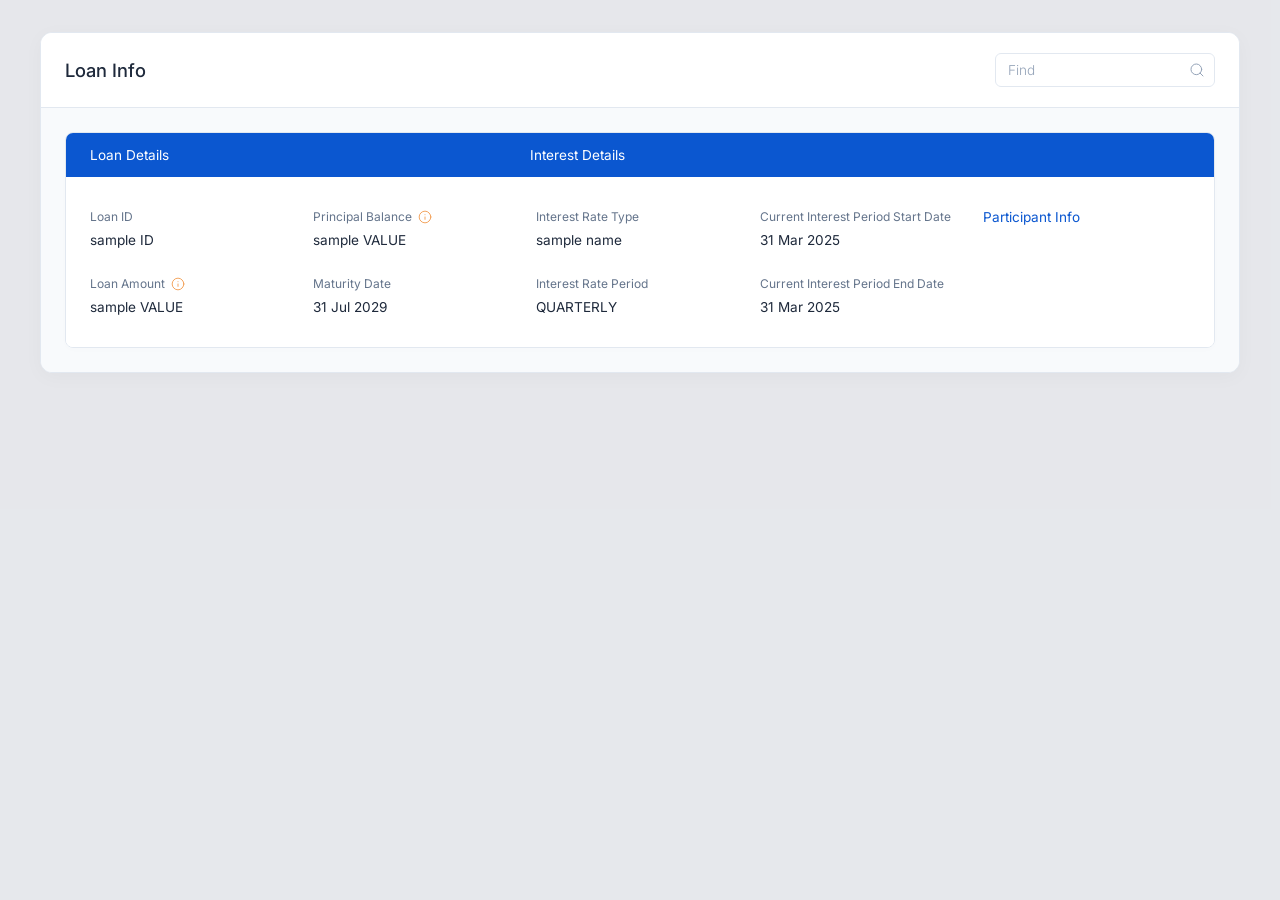
==== loan_info.html @ 01e41e7f "Initial commit" ====
<!DOCTYPE html>
<html lang="en">
<head>
    <meta charset="UTF-8">
    <meta name="viewport" content="width=device-width, initial-scale=1.0">
    <title>Loan Info</title>
    <!-- Google Fonts: Inter with light/regular/medium weights only (no bold) -->
    <link rel="preconnect" href="https://fonts.googleapis.com">
    <link rel="preconnect" href="https://fonts.gstatic.com" crossorigin>
    <link href="https://fonts.googleapis.com/css2?family=Inter:wght@300;400;500&display=swap" rel="stylesheet">
    <link rel="stylesheet" href="style.css">
</head>
<body>
    <div class="modal-overlay">
        <div class="participation-container">
            <!-- Modal Header -->
            <header class="modal-header">
                <h1 class="modal-title">Loan Info</h1>
                <div class="header-actions">
                    <div class="search-container">
                        <input type="text" class="search-input" id="loanSearchInput" placeholder="Find">
                        <svg class="search-icon" viewBox="0 0 24 24" fill="none" stroke="currentColor" stroke-width="1.5" stroke-linecap="round" stroke-linejoin="round">
                            <circle cx="11" cy="11" r="8"></circle>
                            <line x1="21" y1="21" x2="16.65" y2="16.65"></line>
                        </svg>
                    </div>
                </div>
            </header>

            <!-- Modal Content -->
            <main class="modal-content">
                <!-- Loan Details and Interest Details Section -->
                <section class="loan-info-section">
                    <!-- Blue Section Sub-Header -->
                    <div class="loan-info-sub-header">
                        <div class="sub-header-left">Loan Details</div>
                        <div class="sub-header-right">Interest Details</div>
                    </div>

                    <!-- Details Grid -->
                    <div class="loan-details-grid" id="loanDetailsGrid">
                        <!-- Column 1 (Loan Details) -->
                        <div class="loan-col">
                            <div class="loan-item">
                                <span class="loan-label">Loan ID</span>
                                <span class="loan-value">sample ID</span>
                            </div>
                            <div class="loan-item">
                                <span class="loan-label">
                                    Loan Amount
                                    <svg class="info-icon-orange" viewBox="0 0 24 24" fill="none" stroke="#f2994a" stroke-width="1.5" stroke-linecap="round" stroke-linejoin="round">
                                        <circle cx="12" cy="12" r="10"></circle>
                                        <line x1="12" y1="16" x2="12" y2="12"></line>
                                        <line x1="12" y1="8" x2="12.01" y2="8"></line>
                                    </svg>
                                </span>
                                <span class="loan-value">sample VALUE</span>
                            </div>
                        </div>

                        <!-- Column 2 (Loan Details) -->
                        <div class="loan-col">
                            <div class="loan-item">
                                <span class="loan-label">
                                    Principal Balance
                                    <svg class="info-icon-orange" viewBox="0 0 24 24" fill="none" stroke="#f2994a" stroke-width="1.5" stroke-linecap="round" stroke-linejoin="round">
                                        <circle cx="12" cy="12" r="10"></circle>
                                        <line x1="12" y1="16" x2="12" y2="12"></line>
                                        <line x1="12" y1="8" x2="12.01" y2="8"></line>
                                    </svg>
                                </span>
                                <span class="loan-value">sample VALUE</span>
                            </div>
                            <div class="loan-item">
                                <span class="loan-label">Maturity Date</span>
                                <span class="loan-value">31 Jul 2029</span>
                            </div>
                        </div>

                        <!-- Column 3 (Interest Details) -->
                        <div class="loan-col">
                            <div class="loan-item">
                                <span class="loan-label">Interest Rate Type</span>
                                <span class="loan-value">sample name</span>
                            </div>
                            <div class="loan-item">
                                <span class="loan-label">Interest Rate Period</span>
                                <span class="loan-value">QUARTERLY</span>
                            </div>
                        </div>

                        <!-- Column 4 (Interest Details) -->
                        <div class="loan-col">
                            <div class="loan-item">
                                <span class="loan-label">Current Interest Period Start Date</span>
                                <span class="loan-value">31 Mar 2025</span>
                            </div>
                            <div class="loan-item">
                                <span class="loan-label">Current Interest Period End Date</span>
                                <span class="loan-value">31 Mar 2025</span>
                            </div>
                        </div>

                        <!-- Column 5 (Navigation Link Back) -->
                        <div class="loan-col col-nav-link">
                            <div class="loan-item">
                                <a href="#" class="participant-info-link" id="participantInfoLink">Participant Info</a>
                            </div>
                        </div>
                    </div>
                </section>
            </main>
        </div>
    </div>

    <!-- History Popup Modal (Triggered by View History/Participant Info links) -->
    <div class="popup-overlay" id="historyPopup">
        <div class="popup-container">
            <!-- Popup Header -->
            <header class="popup-header">
                <h1 class="popup-title">Participation Info</h1>
                <button class="popup-close-btn" id="closePopupBtn" aria-label="Close popup">
                    <svg viewBox="0 0 24 24" fill="none" stroke="currentColor" stroke-width="1.5" stroke-linecap="round" stroke-linejoin="round">
                        <line x1="18" y1="6" x2="6" y2="18"></line>
                        <line x1="6" y1="6" x2="18" y2="18"></line>
                    </svg>
                </button>
            </header>

            <!-- Popup Content -->
            <div class="popup-content">
                <!-- Static Borrower Card -->
                <section class="popup-borrower-card">
                    <div class="popup-borrower-main">
                        <h2 class="popup-subtitle" id="popupSubtitle">Borrower Info</h2>
                        <div class="popup-company-name" id="popupCompanyName">sample company name</div>
                    </div>
                    
                    <div class="popup-rates-container" id="popupRatesContainer">
                        <div class="popup-rate-column">
                            <span class="popup-rate-label">Base Rate</span>
                            <span class="popup-rate-value rate-blue">7.75%</span>
                        </div>
                        <div class="popup-rate-column">
                            <span class="popup-rate-label">Reserve Rate</span>
                            <span class="popup-rate-value rate-green">0.21%</span>
                        </div>
                        <div class="popup-rate-column">
                            <span class="popup-rate-label">Spread Rate</span>
                            <span class="popup-rate-value rate-red">4%</span>
                        </div>
                        <div class="popup-rate-column">
                            <span class="popup-rate-label">All in Rate</span>
                            <span class="popup-rate-value rate-amber">11.96%</span>
                        </div>
                    </div>
                </section>

                <!-- History Table Section -->
                <section class="popup-history-section">
                    <header class="popup-history-header">
                        <h2 class="popup-history-title" id="popupHistoryTitle">sample company name</h2>
                        <div class="popup-history-actions">
                            <!-- Download Button -->
                            <button class="popup-action-btn download-btn">
                                <svg class="btn-icon" viewBox="0 0 24 24" fill="none" stroke="currentColor" stroke-width="2" stroke-linecap="round" stroke-linejoin="round">
                                    <path d="M21 15v4a2 2 0 0 1-2 2H5a2 2 0 0 1-2-2v-4"></path>
                                    <polyline points="7 10 12 15 17 10"></polyline>
                                    <line x1="12" y1="15" x2="12" y2="3"></line>
                                </svg>
                                Download
                            </button>

                            <!-- Filter Button -->
                            <button class="popup-action-btn filter-btn" id="popupFilterBtn">
                                <svg class="btn-icon" viewBox="0 0 24 24" fill="none" stroke="currentColor" stroke-width="2" stroke-linecap="round" stroke-linejoin="round">
                                    <polygon points="22 3 2 3 10 12.46 10 19 14 21 14 12.46 22 3"></polygon>
                                </svg>
                                Filter
                            </button>

                            <!-- Filter Popover -->
                            <div class="popup-filter-popover" id="popupFilterPopover">
                                <!-- Left Panel: Calendar (Shown when "Custom" option is active) -->
                                <div class="popup-calendar-panel" id="popupCalendarPanel">
                                    <header class="popup-calendar-header">
                                        <button class="cal-nav-btn prev-month" aria-label="Previous months">
                                            <svg viewBox="0 0 24 24" fill="none" stroke="currentColor" stroke-width="1.5" stroke-linecap="round" stroke-linejoin="round">
                                                <polyline points="15 18 9 12 15 6"></polyline>
                                            </svg>
                                        </button>
                                        <span class="popup-calendar-month-title">May 2025</span>
                                        <span class="popup-calendar-month-title">June 2025</span>
                                        <button class="cal-nav-btn next-month" aria-label="Next months">
                                            <svg viewBox="0 0 24 24" fill="none" stroke="currentColor" stroke-width="1.5" stroke-linecap="round" stroke-linejoin="round">
                                                <polyline points="9 18 15 12 9 6"></polyline>
                                            </svg>
                                        </button>
                                    </header>
                                    
                                    <div class="popup-calendar-grids-container">
                                        <!-- May 2025 -->
                                        <div class="popup-calendar-grid">
                                            <div class="day-name">Mo</div>
                                            <div class="day-name">Tu</div>
                                            <div class="day-name">We</div>
                                            <div class="day-name">Th</div>
                                            <div class="day-name">Fr</div>
                                            <div class="day-name">Sa</div>
                                            <div class="day-name">Su</div>

                                            <!-- May Days -->
                                            <div class="day-number other-month">28</div>
                                            <div class="day-number other-month">29</div>
                                            <div class="day-number other-month">30</div>
                                            <div class="day-number range-start range-selected">1</div>
                                            <div class="day-number range-selected">2</div>
                                            <div class="day-number range-selected">3</div>
                                            <div class="day-number range-selected">4</div>
                                            
                                            <div class="day-number range-selected">5</div>
                                            <div class="day-number range-selected">6</div>
                                            <div class="day-number range-selected">7</div>
                                            <div class="day-number range-selected">8</div>
                                            <div class="day-number range-selected">9</div>
                                            <div class="day-number range-selected">10</div>
                                            <div class="day-number range-selected">11</div>
                                            
                                            <div class="day-number range-selected">12</div>
                                            <div class="day-number range-selected">13</div>
                                            <div class="day-number range-selected">14</div>
                                            <div class="day-number range-selected">15</div>
                                            <div class="day-number range-selected">16</div>
                                            <div class="day-number range-selected">17</div>
                                            <div class="day-number range-selected">18</div>
                                            
                                            <div class="day-number range-selected">19</div>
                                            <div class="day-number range-selected">20</div>
                                            <div class="day-number range-selected">21</div>
                                            <div class="day-number range-end range-selected">22</div>
                                            <div class="day-number">23</div>
                                            <div class="day-number">24</div>
                                            <div class="day-number">25</div>
                                            
                                            <div class="day-number">26</div>
                                            <div class="day-number">27</div>
                                            <div class="day-number">28</div>
                                            <div class="day-number">29</div>
                                            <div class="day-number">30</div>
                                            <div class="day-number">31</div>
                                            <div class="day-number other-month">1</div>
                                        </div>

                                        <!-- June 2025 -->
                                        <div class="popup-calendar-grid">
                                            <div class="day-name">Mo</div>
                                            <div class="day-name">Tu</div>
                                            <div class="day-name">We</div>
                                            <div class="day-name">Th</div>
                                            <div class="day-name">Fr</div>
                                            <div class="day-name">Sa</div>
                                            <div class="day-name">Su</div>

                                            <!-- June Days -->
                                            <div class="day-number other-month">26</div>
                                            <div class="day-number other-month">27</div>
                                            <div class="day-number other-month">28</div>
                                            <div class="day-number other-month">29</div>
                                            <div class="day-number other-month">30</div>
                                            <div class="day-number other-month">31</div>
                                            <div class="day-number">1</div>
                                            
                                            <div class="day-number">2</div>
                                            <div class="day-number">3</div>
                                            <div class="day-number">4</div>
                                            <div class="day-number">5</div>
                                            <div class="day-number">6</div>
                                            <div class="day-number">7</div>
                                            <div class="day-number">8</div>
                                            
                                            <div class="day-number">9</div>
                                            <div class="day-number">10</div>
                                            <div class="day-number">11</div>
                                            <div class="day-number">12</div>
                                            <div class="day-number">13</div>
                                            <div class="day-number">14</div>
                                            <div class="day-number">15</div>
                                            
                                            <div class="day-number">16</div>
                                            <div class="day-number">17</div>
                                            <div class="day-number">18</div>
                                            <div class="day-number">19</div>
                                            <div class="day-number">20</div>
                                            <div class="day-number">21</div>
                                            <div class="day-number">22</div>
                                            
                                            <div class="day-number">23</div>
                                            <div class="day-number">24</div>
                                            <div class="day-number">25</div>
                                            <div class="day-number">26</div>
                                            <div class="day-number">27</div>
                                            <div class="day-number">28</div>
                                            <div class="day-number">29</div>
                                            
                                            <div class="day-number">30</div>
                                            <div class="day-number other-month">1</div>
                                            <div class="day-number other-month">2</div>
                                            <div class="day-number other-month">3</div>
                                            <div class="day-number other-month">4</div>
                                            <div class="day-number other-month">5</div>
                                            <div class="day-number other-month">6</div>
                                        </div>
                                    </div>

                                    <footer class="popup-calendar-footer">
                                        <button class="clear-btn" id="popupClearBtn">Clear</button>
                                        <button class="apply-btn" id="popupApplyBtn">Apply</button>
                                    </footer>
                                </div>

                                <!-- Right Panel: Date Radio Options -->
                                <div class="popup-filter-menu-panel">
                                    <h3 class="popup-filter-heading">Date</h3>
                                    <div class="popup-filter-options-list">
                                        <label class="popup-radio-option">
                                            <input type="radio" name="popup-filter-date" value="yesterday">
                                            <span class="popup-custom-radio"></span>
                                            Yesterday
                                        </label>
                                        <label class="popup-radio-option">
                                            <input type="radio" name="popup-filter-date" value="1month">
                                            <span class="popup-custom-radio"></span>
                                            Last 1 Month
                                        </label>
                                        <label class="popup-radio-option">
                                            <input type="radio" name="popup-filter-date" value="1year">
                                            <span class="popup-custom-radio"></span>
                                            Last 1 Year
                                        </label>
                                        <label class="popup-radio-option">
                                            <input type="radio" name="popup-filter-date" value="custom" checked>
                                            <span class="popup-custom-radio"></span>
                                            Custom
                                        </label>
                                    </div>
                                </div>
                            </div>

                            <!-- Find Input -->
                            <div class="popup-search-container">
                                <input type="text" class="popup-search-input" id="popupSearchInput" placeholder="Find">
                                <svg class="search-icon" viewBox="0 0 24 24" fill="none" stroke="currentColor" stroke-width="1.5" stroke-linecap="round" stroke-linejoin="round">
                                    <circle cx="11" cy="11" r="8"></circle>
                                    <line x1="21" y1="21" x2="16.65" y2="16.65"></line>
                                </svg>
                            </div>
                        </div>
                    </header>

                    <!-- Table content -->
                    <div class="popup-table-container">
                        <table class="popup-table" id="historyTable">
                            <thead>
                                <tr>
                                    <th class="h-col-hash">#</th>
                                    <th class="h-col-date">Effective Date</th>
                                    <th class="h-col-rate">Base Rate</th>
                                    <th class="h-col-rate">Reserve Rate</th>
                                    <th class="h-col-rate">Spread Rate</th>
                                    <th class="h-col-rate">All in Rate</th>
                                </tr>
                            </thead>
                            <tbody>
                                <tr>
                                    <td>1</td>
                                    <td>07 May 2025</td>
                                    <td>7.10 %</td>
                                    <td>1.10 %</td>
                                    <td>2.25 %</td>
                                    <td class="rate-blue-val">10.45 %</td>
                                </tr>
                                <tr>
                                    <td>2</td>
                                    <td>01 May 2025</td>
                                    <td>7.00 %</td>
                                    <td>1.00 %</td>
                                    <td>2.30 %</td>
                                    <td class="rate-blue-val">10.30 %</td>
                                </tr>
                                <tr>
                                    <td>3</td>
                                    <td>01 Apr 2025</td>
                                    <td>6.85 %</td>
                                    <td>1.00 %</td>
                                    <td>2.25 %</td>
                                    <td class="rate-blue-val">10.10 %</td>
                                </tr>
                                <tr>
                                    <td>4</td>
                                    <td>01 Mar 2025</td>
                                    <td>6.65 %</td>
                                    <td>1.00 %</td>
                                    <td>2.20 %</td>
                                    <td class="rate-blue-val">9.85 %</td>
                                </tr>
                                <tr>
                                    <td>5</td>
                                    <td>01 Feb 2025</td>
                                    <td>6.50 %</td>
                                    <td>1.00 %</td>
                                    <td>2.15 %</td>
                                    <td class="rate-blue-val">9.65 %</td>
                                </tr>
                                <tr>
                                    <td>6</td>
                                    <td>01 Jan 2025</td>
                                    <td>6.30 %</td>
                                    <td>1.00 %</td>
                                    <td>2.10 %</td>
                                    <td class="rate-blue-val">9.40 %</td>
                                </tr>
                                <tr>
                                    <td>7</td>
                                    <td>01 Dec 2024</td>
                                    <td>6.10 %</td>
                                    <td>1.00 %</td>
                                    <td>2.05 %</td>
                                    <td class="rate-blue-val">9.15 %</td>
                                </tr>
                                <tr>
                                    <td>8</td>
                                    <td>01 Nov 2024</td>
                                    <td>5.95 %</td>
                                    <td>1.00 %</td>
                                    <td>2.00 %</td>
                                    <td class="rate-blue-val">8.95 %</td>
                                </tr>
                            </tbody>
                        </table>
                    </div>

                    <!-- Table Footer -->
                    <footer class="popup-table-footer">
                        <span class="entries-info" id="popupEntriesInfo">Showing 1 to 8 of 8 entries</span>
                        <div class="rows-per-page-container">
                            <span>Rows per page:</span>
                            <select class="rows-per-page-select" id="popupRowsSelect">
                                <option value="25">25</option>
                                <option value="50">50</option>
                                <option value="100">100</option>
                            </select>
                        </div>
                    </footer>
                </section>
            </div>
        </div>
    </div>

    <script>
        // Clicking the outer grey overlay navigates back to Participation Info page
        const modalOverlay = document.querySelector('.modal-overlay');
        const participationContainer = document.querySelector('.participation-container');
        if (modalOverlay) {
            modalOverlay.addEventListener('click', (e) => {
                // Only navigate if click is on the overlay itself, not inside the card or popup
                if (!participationContainer.contains(e.target)) {
                    window.location.href = 'index.html';
                }
            });
        }

        // Simple search filtering logic for items on this page
        const loanSearchInput = document.getElementById('loanSearchInput');
        const loanItems = document.querySelectorAll('.loan-item');

        loanSearchInput.addEventListener('input', () => {
            const query = loanSearchInput.value.toLowerCase().trim();
            loanItems.forEach(item => {
                // If it contains the navigation link, do not filter it
                if (item.querySelector('.participant-info-link')) return;

                const label = item.querySelector('.loan-label')?.textContent.toLowerCase() || '';
                const value = item.querySelector('.loan-value')?.textContent.toLowerCase() || '';
                
                if (label.includes(query) || value.includes(query)) {
                    item.style.opacity = '1';
                    item.style.pointerEvents = 'auto';
                } else {
                    item.style.opacity = '0.2';
                    item.style.pointerEvents = 'none';
                }
            });
        });

        // Popup logic
        const participantInfoLink = document.getElementById('participantInfoLink');
        const historyPopup = document.getElementById('historyPopup');
        const closePopupBtn = document.getElementById('closePopupBtn');
        const popupSubtitle = document.getElementById('popupSubtitle');
        const popupCompanyName = document.getElementById('popupCompanyName');
        const popupRatesContainer = document.getElementById('popupRatesContainer');
        const popupHistoryTitle = document.getElementById('popupHistoryTitle');

        // Open popup with multiple rates directly on this page
        participantInfoLink.addEventListener('click', (e) => {
            e.preventDefault();
            openPopupWithMultipleRates();
        });

        function openPopupWithMultipleRates() {
            popupSubtitle.textContent = "Borrower Info";
            popupCompanyName.textContent = "sample company name";
            popupHistoryTitle.textContent = "sample company name";
            
            const scrollableRatesHtml = `
                <div class="borrower-rates-group popup-rates-scroll-group" style="width: 100%;">
                    <!-- Active Rate Row 1 -->
                    <div class="borrower-rates-row">
                        <div class="borrower-rates-container">
                            <div class="rate-column">
                                <span class="rate-label">Base Rate</span>
                                <span class="rate-value rate-blue">7.75%</span>
                            </div>
                            <div class="rate-column">
                                <span class="rate-label">Reserve Rate</span>
                                <span class="rate-value rate-green">0.21%</span>
                            </div>
                            <div class="rate-column">
                                <span class="rate-label">Spread Rate</span>
                                <span class="rate-value rate-red">4%</span>
                            </div>
                            <div class="rate-column">
                                <span class="rate-label">All in Rate</span>
                                <span class="rate-value rate-amber">11.96%</span>
                            </div>
                            <div class="rate-column rate-action-column">
                                <a href="#" class="popup-select-rate-link">Select Rate</a>
                            </div>
                        </div>
                    </div>

                    <!-- Active Rate Row 2 -->
                    <div class="borrower-rates-row">
                        <div class="borrower-rates-container">
                            <div class="rate-column">
                                <span class="rate-label">Base Rate</span>
                                <span class="rate-value rate-blue">8.25%</span>
                            </div>
                            <div class="rate-column">
                                <span class="rate-label">Reserve Rate</span>
                                <span class="rate-value rate-green">0.35%</span>
                            </div>
                            <div class="rate-column">
                                <span class="rate-label">Spread Rate</span>
                                <span class="rate-value rate-red">3.5%</span>
                            </div>
                            <div class="rate-column">
                                <span class="rate-label">All in Rate</span>
                                <span class="rate-value rate-amber">12.10%</span>
                            </div>
                            <div class="rate-column rate-action-column">
                                <a href="#" class="popup-select-rate-link">Select Rate</a>
                            </div>
                        </div>
                    </div>

                    <!-- Active Rate Row 3 -->
                    <div class="borrower-rates-row">
                        <div class="borrower-rates-container">
                            <div class="rate-column">
                                <span class="rate-label">Base Rate</span>
                                <span class="rate-value rate-blue">7.50%</span>
                            </div>
                            <div class="rate-column">
                                <span class="rate-label">Reserve Rate</span>
                                <span class="rate-value rate-green">0.15%</span>
                            </div>
                            <div class="rate-column">
                                <span class="rate-label">Spread Rate</span>
                                <span class="rate-value rate-red">4.2%</span>
                            </div>
                            <div class="rate-column">
                                <span class="rate-label">All in Rate</span>
                                <span class="rate-value rate-amber">11.85%</span>
                            </div>
                            <div class="rate-column rate-action-column">
                                <a href="#" class="popup-select-rate-link">Select Rate</a>
                            </div>
                        </div>
                    </div>

                    <!-- Active Rate Row 4 -->
                    <div class="borrower-rates-row">
                        <div class="borrower-rates-container">
                            <div class="rate-column">
                                <span class="rate-label">Base Rate</span>
                                <span class="rate-value rate-blue">8.00%</span>
                            </div>
                            <div class="rate-column">
                                <span class="rate-label">Reserve Rate</span>
                                <span class="rate-value rate-green">0.30%</span>
                            </div>
                            <div class="rate-column">
                                <span class="rate-label">Spread Rate</span>
                                <span class="rate-value rate-red">3.8%</span>
                            </div>
                            <div class="rate-column">
                                <span class="rate-label">All in Rate</span>
                                <span class="rate-value rate-amber">12.10%</span>
                            </div>
                            <div class="rate-column rate-action-column">
                                <a href="#" class="popup-select-rate-link">Select Rate</a>
                            </div>
                        </div>
                    </div>
                </div>
            `;
            popupRatesContainer.innerHTML = scrollableRatesHtml;
            
            // Set up click handlers for select rate
            const selectRateLinks = popupRatesContainer.querySelectorAll('.popup-select-rate-link');
            const rateRows = popupRatesContainer.querySelectorAll('.borrower-rates-row');

            // Select the first rate row by default
            if (rateRows.length > 0) {
                rateRows[0].classList.add('selected-rate-row');
                const firstLink = rateRows[0].querySelector('.popup-select-rate-link');
                if (firstLink) {
                    firstLink.classList.add('is-selected');
                    firstLink.innerHTML = 'Selected';
                }
                updateHistoryTable(0);
            }

            selectRateLinks.forEach((link, index) => {
                link.addEventListener('click', (e) => {
                    e.preventDefault();
                    
                    // Reset all rows and links
                    rateRows.forEach(row => {
                        row.classList.remove('selected-rate-row');
                        const rowLink = row.querySelector('.popup-select-rate-link');
                        if (rowLink) {
                            rowLink.classList.remove('is-selected');
                            rowLink.innerHTML = 'Select Rate';
                        }
                    });

                    // Set selected row and link
                    const selectedRow = rateRows[index];
                    if (selectedRow) {
                        selectedRow.classList.add('selected-rate-row');
                    }
                    link.classList.add('is-selected');
                    link.innerHTML = 'Selected';

                    // Update bottom history table dynamically
                    updateHistoryTable(index);
                });
            });

            // Open popup
            historyPopup.classList.add('active');
            document.body.style.overflow = 'hidden';
        }

        // History data configurations by selected active rate row index
        const historyDataByRateIndex = [
            [
                { id: 1, date: "07 May 2025", base: "7.10 %", reserve: "1.10 %", spread: "2.25 %", allIn: "10.45 %" },
                { id: 2, date: "01 May 2025", base: "7.00 %", reserve: "1.00 %", spread: "2.30 %", allIn: "10.30 %" },
                { id: 3, date: "01 Apr 2025", base: "6.85 %", reserve: "1.00 %", spread: "2.25 %", allIn: "10.10 %" },
                { id: 4, date: "01 Mar 2025", base: "6.65 %", reserve: "1.00 %", spread: "2.20 %", allIn: "9.85 %" },
                { id: 5, date: "01 Feb 2025", base: "6.50 %", reserve: "1.00 %", spread: "2.15 %", allIn: "9.65 %" },
                { id: 6, date: "01 Jan 2025", base: "6.30 %", reserve: "1.00 %", spread: "2.10 %", allIn: "9.40 %" },
                { id: 7, date: "01 Dec 2024", base: "6.10 %", reserve: "1.00 %", spread: "2.05 %", allIn: "9.15 %" },
                { id: 8, date: "01 Nov 2024", base: "5.95 %", reserve: "1.00 %", spread: "2.00 %", allIn: "8.95 %" }
            ],
            [
                { id: 1, date: "15 May 2025", base: "7.50 %", reserve: "1.25 %", spread: "2.50 %", allIn: "11.25 %" },
                { id: 2, date: "01 May 2025", base: "7.40 %", reserve: "1.20 %", spread: "2.45 %", allIn: "11.05 %" },
                { id: 3, date: "15 Apr 2025", base: "7.30 %", reserve: "1.15 %", spread: "2.40 %", allIn: "10.85 %" },
                { id: 4, date: "01 Apr 2025", base: "7.20 %", reserve: "1.10 %", spread: "2.35 %", allIn: "10.65 %" },
                { id: 5, date: "15 Mar 2025", base: "7.10 %", reserve: "1.05 %", spread: "2.30 %", allIn: "10.45 %" },
                { id: 6, date: "01 Mar 2025", base: "7.00 %", reserve: "1.00 %", spread: "2.25 %", allIn: "10.25 %" },
                { id: 7, date: "15 Feb 2025", base: "6.90 %", reserve: "0.95 %", spread: "2.20 %", allIn: "10.05 %" },
                { id: 8, date: "01 Feb 2025", base: "6.80 %", reserve: "0.90 %", spread: "2.15 %", allIn: "9.85 %" }
            ],
            [
                { id: 1, date: "20 May 2025", base: "6.95 %", reserve: "0.85 %", spread: "2.10 %", allIn: "9.90 %" },
                { id: 2, date: "10 May 2025", base: "6.85 %", reserve: "0.80 %", spread: "2.05 %", allIn: "9.70 %" },
                { id: 3, date: "01 May 2025", base: "6.75 %", reserve: "0.75 %", spread: "2.00 %", allIn: "9.50 %" },
                { id: 4, date: "20 Apr 2025", base: "6.65 %", reserve: "0.70 %", spread: "1.95 %", allIn: "9.30 %" },
                { id: 5, date: "10 Apr 2025", base: "6.55 %", reserve: "0.65 %", spread: "1.90 %", allIn: "9.10 %" },
                { id: 6, date: "01 Apr 2025", base: "6.45 %", reserve: "0.60 %", spread: "1.85 %", allIn: "8.90 %" },
                { id: 7, date: "20 Mar 2025", base: "6.35 %", reserve: "0.55 %", spread: "1.80 %", allIn: "8.70 %" },
                { id: 8, date: "10 Mar 2025", base: "6.25 %", reserve: "0.50 %", spread: "1.75 %", allIn: "8.50 %" }
            ],
            [
                { id: 1, date: "25 May 2025", base: "7.30 %", reserve: "1.00 %", spread: "2.30 %", allIn: "10.60 %" },
                { id: 2, date: "15 May 2025", base: "7.20 %", reserve: "0.95 %", spread: "2.25 %", allIn: "10.40 %" },
                { id: 3, date: "05 May 2025", base: "7.10 %", reserve: "0.90 %", spread: "2.20 %", allIn: "10.20 %" },
                { id: 4, date: "25 Apr 2025", base: "7.00 %", reserve: "0.85 %", spread: "2.15 %", allIn: "10.00 %" },
                { id: 5, date: "15 Apr 2025", base: "6.90 %", reserve: "0.80 %", spread: "2.10 %", allIn: "9.80 %" },
                { id: 6, date: "05 Apr 2025", base: "6.80 %", reserve: "0.75 %", spread: "2.05 %", allIn: "9.60 %" },
                { id: 7, date: "25 Mar 2025", base: "6.70 %", reserve: "0.70 %", spread: "2.00 %", allIn: "9.40 %" },
                { id: 8, date: "15 Mar 2025", base: "6.60 %", reserve: "0.65 %", spread: "1.95 %", allIn: "9.20 %" }
            ]
        ];

        function updateHistoryTable(rateIndex) {
            const data = historyDataByRateIndex[rateIndex];
            if (!data) return;

            let tableHtml = "";
            data.forEach(item => {
                tableHtml += `
                    <tr>
                        <td>${item.id}</td>
                        <td>${item.date}</td>
                        <td>${item.base}</td>
                        <td>${item.reserve}</td>
                        <td>${item.spread}</td>
                        <td class="rate-blue-val">${item.allIn}</td>
                    </tr>
                `;
            });
            
            const tableBody = document.querySelector('#historyTable tbody');
            if (tableBody) {
                tableBody.innerHTML = tableHtml;
            }
            
            const entriesInfo = document.getElementById('popupEntriesInfo');
            if (entriesInfo) {
                entriesInfo.textContent = `Showing 1 to ${data.length} of ${data.length} entries`;
            }
        }

        // Close popup
        closePopupBtn.addEventListener('click', () => {
            historyPopup.classList.remove('active');
            document.body.style.overflow = '';
            popupFilterPopover.classList.remove('active');
        });
        
        // Also close on background click
        historyPopup.addEventListener('click', (e) => {
            if (e.target === historyPopup) {
                historyPopup.classList.remove('active');
                document.body.style.overflow = '';
                popupFilterPopover.classList.remove('active');
            }
        });
        
        // Close on escape key
        document.addEventListener('keydown', (e) => {
            if (e.key === 'Escape' && historyPopup.classList.contains('active')) {
                historyPopup.classList.remove('active');
                document.body.style.overflow = '';
                popupFilterPopover.classList.remove('active');
            }
        });

        // Filter popover logic inside popup
        const popupFilterBtn = document.getElementById('popupFilterBtn');
        const popupFilterPopover = document.getElementById('popupFilterPopover');
        const popupCalendarPanel = document.getElementById('popupCalendarPanel');
        const popupClearBtn = document.getElementById('popupClearBtn');
        const popupApplyBtn = document.getElementById('popupApplyBtn');
        const popupDateRadios = document.querySelectorAll('input[name="popup-filter-date"]');

        popupFilterBtn.addEventListener('click', (e) => {
            e.stopPropagation();
            popupFilterPopover.classList.toggle('active');
        });

        popupFilterPopover.addEventListener('click', (e) => {
            e.stopPropagation();
        });

        popupDateRadios.forEach(radio => {
            radio.addEventListener('change', () => {
                if (radio.value === 'custom') {
                    popupCalendarPanel.style.display = 'flex';
                } else {
                    popupCalendarPanel.style.display = 'none';
                }
            });
        });

        // Initialize calendar panel visibility state
        const checkedRadio = document.querySelector('input[name="popup-filter-date"]:checked');
        if (checkedRadio && checkedRadio.value === 'custom') {
            popupCalendarPanel.style.display = 'flex';
        } else {
            popupCalendarPanel.style.display = 'none';
        }

        popupClearBtn.addEventListener('click', () => {
            document.querySelectorAll('.popup-calendar-grid .day-number.range-selected').forEach(day => {
                day.classList.remove('range-selected', 'range-start', 'range-end');
            });
        });

        popupApplyBtn.addEventListener('click', () => {
            popupFilterPopover.classList.remove('active');
        });

        document.addEventListener('click', (e) => {
            if (e.target !== popupFilterBtn && !popupFilterPopover.contains(e.target)) {
                popupFilterPopover.classList.remove('active');
            }
        });

        // Find/Search filter logic inside history table
        const popupSearchInput = document.getElementById('popupSearchInput');
        const popupEntriesInfo = document.getElementById('popupEntriesInfo');

        popupSearchInput.addEventListener('input', () => {
            const query = popupSearchInput.value.toLowerCase().trim();
            const currentRows = document.querySelectorAll('#historyTable tbody tr');
            let visibleCount = 0;
            
            currentRows.forEach(row => {
                const text = row.textContent.toLowerCase();
                if (text.includes(query)) {
                    row.style.display = '';
                    visibleCount++;
                } else {
                    row.style.display = 'none';
                }
            });
            
            popupEntriesInfo.textContent = `Showing ${visibleCount > 0 ? 1 : 0} to ${visibleCount} of ${currentRows.length} entries`;
        });
    </script>
</body>
</html>
---- style.css ----
/* Design System & Custom Properties */
:root {
    --bg-page: #f8fafc;
    --bg-card: #ffffff;
    --border-color: #e2e8f0;
    --border-color-light: #f1f5f9;
    
    /* Text Colors */
    --text-primary: #1e293b;
    --text-secondary: #64748b;
    --text-muted: #94a3b8;
    
    /* Brand / Accent Colors (Tailored HSL) */
    --primary-blue: #0b57d0;       /* Modern, clean blue for header bar */
    --link-color: #0b57d0;
    --link-hover: #083c91;
    
    /* Rate Colors */
    --color-base: #1a73e8;         /* Base rate: vibrant blue */
    --color-reserve: #1e8e3e;      /* Reserve rate: clean green */
    --color-spread: #d93025;       /* Spread rate: soft red */
    --color-amber: #f2994a;        /* All-in rate: amber orange */
    
    /* Typography */
    --font-family: 'Inter', -apple-system, BlinkMacSystemFont, "Segoe UI", Roboto, Helvetica, Arial, sans-serif;
}

/* Base resets and defaults */
* {
    box-sizing: border-box;
    margin: 0;
    padding: 0;
    /* Hide scrollbar for IE, Edge and Firefox */
    -ms-overflow-style: none;
    scrollbar-width: none;
}

/* Hide scrollbar for Chrome, Safari and Opera */
::-webkit-scrollbar {
    display: none;
}

body {
    font-family: var(--font-family);
    background-color: var(--bg-page);
    color: var(--text-primary);
    -webkit-font-smoothing: antialiased;
    -moz-osx-font-smoothing: grayscale;
    min-height: 100vh;
    margin: 0;
    padding: 0;
}

/* Modal Overlay & Outer Container */
.modal-overlay {
    width: 100vw;
    min-height: 100vh;
    background-color: rgba(15, 23, 42, 0.08); /* very light dim on the outer area */
    display: flex;
    justify-content: center;
    align-items: flex-start;
    padding: 32px 24px;
    cursor: pointer; /* hint that outer area is clickable */
}

.participation-container {
    width: 100%;
    max-width: 1200px;
    background-color: var(--bg-card);
    border: 1px solid var(--border-color);
    border-radius: 12px;
    box-shadow: 0 4px 20px rgba(0, 0, 0, 0.03);
    overflow: hidden;
    display: flex;
    flex-direction: column;
    cursor: default; /* reset cursor inside the card */
}

/* Modal Header */
.modal-header {
    display: flex;
    justify-content: space-between;
    align-items: center;
    padding: 20px 24px;
    border-bottom: 1px solid var(--border-color);
    background-color: #ffffff;
}

.modal-title {
    font-size: 1.15rem;
    font-weight: 500;
    color: var(--text-primary);
}

.close-btn {
    background: none;
    border: none;
    cursor: pointer;
    color: var(--text-muted);
    display: flex;
    align-items: center;
    justify-content: center;
    padding: 4px;
    border-radius: 50%;
    transition: background-color 0.2s ease, color 0.2s ease;
}

.close-btn:hover {
    background-color: var(--bg-page);
    color: var(--text-primary);
}

.close-btn svg {
    width: 20px;
    height: 20px;
}

/* Modal Content Area */
.modal-content {
    padding: 24px;
    background-color: var(--bg-page);
    display: flex;
    flex-direction: column;
    gap: 20px;
}

/* Borrower Info Card */
.borrower-card {
    background-color: var(--bg-card);
    border: 1px solid var(--border-color);
    border-radius: 8px;
    padding: 24px;
    display: flex;
    align-items: flex-start;
    justify-content: space-between;
    gap: 24px;
    box-shadow: 0 2px 8px rgba(0, 0, 0, 0.01);
}

.borrower-main-info {
    width: 220px;
    flex-shrink: 0;
}

.section-subtitle {
    font-size: 0.95rem;
    font-weight: 500;
    color: var(--text-primary);
    margin-bottom: 8px;
}

.company-name {
    font-size: 0.9rem;
    font-weight: 400;
    color: var(--text-primary);
}

.borrower-rates-group {
    display: flex;
    flex-direction: column;
    gap: 16px;
    flex-grow: 1;
    max-height: 124px;
    overflow-y: auto;
    margin-right: -12px;
    padding-right: 16px;
    scrollbar-width: thin !important;
    scrollbar-color: var(--border-color) transparent !important;
    -ms-overflow-style: auto !important;
}

/* Custom scrollbar styling specifically for borrower rates list */
.borrower-rates-group::-webkit-scrollbar {
    display: block;
    width: 4px;
}

.borrower-rates-group::-webkit-scrollbar-track {
    background: transparent;
}

.borrower-rates-group::-webkit-scrollbar-thumb {
    background-color: var(--border-color);
    border-radius: 4px;
}

.borrower-rates-row {
    display: flex;
    align-items: center;
    justify-content: flex-end;
    gap: 20px;
}

.borrower-rates-row:not(:last-child) {
    border-bottom: 1px solid var(--border-color-light);
    padding-bottom: 16px;
}

.borrower-rates-container {
    display: flex;
    align-items: center;
}

.rate-column {
    display: flex;
    flex-direction: column;
    padding: 0 28px;
}

.rate-action-column {
    justify-content: center;
    align-items: center;
    padding: 0 0 0 28px;
}

/* Add vertical borders between rate columns */
.rate-column:not(:first-child) {
    border-left: 1px solid var(--border-color);
}

.rate-label {
    font-size: 0.75rem;
    font-weight: 400;
    color: var(--text-secondary);
    margin-bottom: 6px;
    text-align: left;
}

.rate-value {
    font-size: 1.15rem;
    font-weight: 500;
}

/* Rate Colors */
.rate-blue { color: var(--color-base); }
.rate-green { color: var(--color-reserve); }
.rate-red { color: var(--color-spread); }
.rate-amber { color: var(--color-amber); }

/* Common View History Link */
.view-history-link {
    font-size: 0.8rem;
    font-weight: 400;
    color: var(--link-color);
    text-decoration: none;
    transition: color 0.2s ease, text-decoration 0.2s ease;
}

.view-history-link:hover {
    color: var(--link-hover);
    text-decoration: underline;
}

/* Lenders Section */
.lenders-section {
    background-color: var(--bg-card);
    border: 1px solid var(--border-color);
    border-radius: 8px;
    box-shadow: 0 2px 8px rgba(0, 0, 0, 0.01);
    overflow: hidden;
}

.lenders-header {
    display: flex;
    justify-content: space-between;
    align-items: center;
    padding: 20px 24px;
    border-bottom: 1px solid var(--border-color-light);
}

/* Search Box style */
.search-container {
    position: relative;
    display: flex;
    align-items: center;
}

.search-input {
    width: 220px;
    padding: 8px 12px 8px 12px;
    font-family: var(--font-family);
    font-size: 0.85rem;
    font-weight: 300;
    border: 1px solid var(--border-color);
    border-radius: 6px;
    color: var(--text-primary);
    background-color: #ffffff;
    transition: border-color 0.2s ease, box-shadow 0.2s ease;
}

.search-input::placeholder {
    color: var(--text-muted);
}

.search-input:focus {
    outline: none;
    border-color: var(--primary-blue);
    box-shadow: 0 0 0 2px rgba(11, 87, 208, 0.15);
}

.search-icon {
    position: absolute;
    right: 10px;
    width: 16px;
    height: 16px;
    color: var(--text-muted);
    pointer-events: none;
}

/* Lenders Table & Grid Layout */
.lenders-table {
    width: 100%;
}

.table-header-bar {
    background-color: var(--primary-blue);
    color: #ffffff;
    display: flex;
    padding: 12px 24px;
    align-items: center;
}

.header-col {
    font-size: 0.85rem;
    font-weight: 400;
}

/* Layout Columns */
.col-lenders {
    width: 35%;
}

.col-rate-info {
    width: 40%;
}

.col-all-in-rate {
    width: 15%;
}

.col-actions {
    width: 10%;
    text-align: right;
    margin-left: auto;
}

/* Table Body & Rows */
.table-body {
    display: flex;
    flex-direction: column;
}

.table-row {
    display: flex;
    padding: 24px;
    border-bottom: 1px solid var(--border-color-light);
    align-items: flex-start;
    transition: background-color 0.15s ease;
}

.lender-rates-group {
    display: flex;
    flex-direction: column;
    gap: 16px;
    width: 65%;
    flex-shrink: 0;
}

.lender-rates-row {
    display: flex;
    align-items: flex-start;
    width: 100%;
}

.lender-rates-row:not(:last-child) {
    border-bottom: 1px solid var(--border-color-light);
    padding-bottom: 16px;
}

/* Align nested rate row elements under the main header columns */
.lender-rates-row .col-rate-info {
    width: 61.54%;
}

.lender-rates-row .col-all-in-rate {
    width: 23.08%;
}

.lender-rates-row .col-actions {
    width: 15.38%;
    text-align: right;
    margin-left: auto;
}

.table-row:last-child {
    border-bottom: none;
}

.table-row:hover {
    background-color: #fafbfc;
}

.row-col {
    display: flex;
    flex-direction: column;
    gap: 12px;
}

/* Meta Data lists inside columns */
.meta-item {
    display: flex;
    align-items: baseline;
    font-size: 0.8rem;
}

.meta-label {
    width: 160px;
    color: var(--text-secondary);
    font-weight: 400;
    flex-shrink: 0;
}

.meta-value {
    color: var(--text-primary);
    font-weight: 400;
}

.currency-value {
    color: var(--text-primary);
}

/* Custom layout details for columns */
.table-row .col-rate-info {
    display: flex;
    flex-direction: row;
    gap: 32px;
}

.table-row .col-rate-info .meta-item {
    flex-direction: column;
    align-items: flex-start;
    gap: 6px;
}

.table-row .col-rate-info .meta-label {
    display: none;
}

.col-rate-info-header {
    display: flex;
    flex-direction: row;
    gap: 32px;
}

.col-base-rate-sub {
    width: 100px;
    flex-shrink: 0;
}

.col-reserve-rate-sub {
    width: 110px;
    flex-shrink: 0;
}

.col-spread-rate-sub {
    width: 100px;
    flex-shrink: 0;
}

.col-all-in-rate {
    justify-content: flex-start;
    padding-top: 2px;
}

.all-in-rate-value {
    font-size: 0.85rem;
    font-weight: 400;
    color: var(--text-primary);
}

.col-actions {
    padding-top: 2px;
}

/* Responsive adjustments */
@media (max-width: 900px) {
    .borrower-card {
        flex-direction: column;
        align-items: flex-start;
        gap: 20px;
    }
    
    .borrower-main-info {
        width: 100%;
    }
    
    .borrower-rates-group {
        width: 100%;
    }
    
    .borrower-rates-row {
        flex-direction: column;
        align-items: flex-start;
        gap: 12px;
        width: 100%;
    }
    
    .borrower-rates-container {
        width: 100%;
        justify-content: space-between;
    }
    
    .rate-column {
        padding: 0 10px;
    }
    
    .rate-column:first-child {
        padding-left: 0;
    }
    
    .rate-action-column {
        padding-left: 10px;
    }
    
    .table-header-bar {
        display: none; /* Hide header on mobile, fallback layout */
    }
    
    .table-row {
        flex-direction: column;
        gap: 16px;
    }
    
    .col-lenders, .col-rate-info, .col-all-in-rate, .col-actions {
        width: 100%;
        text-align: left;
    }
    
    .col-actions {
        margin-left: 0;
    }

    .lender-rates-group {
        width: 100%;
        gap: 20px;
    }
    
    .lender-rates-row {
        flex-direction: column;
        gap: 16px;
        width: 100%;
    }
    
    .lender-rates-row:not(:last-child) {
        border-bottom: 1px dashed var(--border-color);
        padding-bottom: 20px;
    }
    
    .lender-rates-row .col-rate-info,
    .lender-rates-row .col-all-in-rate,
    .lender-rates-row .col-actions {
        width: 100%;
        text-align: left;
    }
}

/* ==========================================
   History Popup Modal Styles
   ========================================== */
.popup-overlay {
    position: fixed;
    top: 0;
    left: 0;
    right: 0;
    bottom: 0;
    background-color: rgba(15, 23, 42, 0.4);
    display: flex;
    justify-content: center;
    align-items: center;
    z-index: 1000;
    opacity: 0;
    pointer-events: none;
    transition: opacity 0.25s ease;
    padding: 20px;
}

.popup-overlay.active {
    opacity: 1;
    pointer-events: auto;
}

.popup-container {
    width: 100%;
    max-width: 1100px;
    background-color: #ffffff;
    border: 1px solid var(--border-color);
    border-radius: 12px;
    box-shadow: 0 10px 40px rgba(0, 0, 0, 0.08);
    overflow: hidden;
    display: flex;
    flex-direction: column;
    transform: translateY(15px);
    transition: transform 0.25s ease;
    max-height: 90vh;
    font-size: 15px; /* Reduced by 1px (from default 16px base font-size) */
}

.popup-overlay.active .popup-container {
    transform: translateY(0);
}

.popup-header {
    display: flex;
    justify-content: space-between;
    align-items: center;
    padding: 20px 24px;
    border-bottom: 1px solid var(--border-color);
    background-color: #ffffff;
}

.popup-title {
    font-size: 1.15em;
    font-weight: 500;
    color: var(--text-primary);
}

.popup-close-btn {
    background: none;
    border: none;
    cursor: pointer;
    color: var(--text-muted);
    display: flex;
    align-items: center;
    justify-content: center;
    padding: 4px;
    border-radius: 50%;
    transition: background-color 0.2s ease, color 0.2s ease;
}

.popup-close-btn:hover {
    background-color: var(--bg-page);
    color: var(--text-primary);
}

.popup-close-btn svg {
    width: 20px;
    height: 20px;
}

.popup-content {
    padding: 24px;
    background-color: var(--bg-page);
    display: flex;
    flex-direction: column;
    gap: 20px;
    overflow-y: auto;
}

/* Static Borrower Info Card in Popup */
.popup-borrower-card {
    background-color: var(--bg-card);
    border: 1px solid var(--border-color);
    border-radius: 8px;
    padding: 24px;
    display: flex;
    align-items: flex-start;
    justify-content: space-between;
    gap: 24px;
    box-shadow: 0 2px 8px rgba(0, 0, 0, 0.01);
}

.popup-select-rate-link {
    font-size: 0.8em;
    font-weight: 400;
    color: var(--link-color);
    text-decoration: none;
    transition: color 0.15s ease, text-decoration 0.15s ease;
}

.popup-select-rate-link:hover {
    color: var(--link-hover);
    text-decoration: underline;
}

.popup-borrower-main {
    width: 220px;
    flex-shrink: 0;
}

.popup-subtitle {
    font-size: 0.95em;
    font-weight: 500;
    color: var(--text-primary);
    margin-bottom: 8px;
}

.popup-company-name {
    font-size: 0.9em;
    font-weight: 400;
    color: var(--text-primary);
}

.popup-rates-container {
    display: flex;
    align-items: center;
    flex-grow: 1;
    justify-content: flex-end;
}

.popup-rate-column {
    display: flex;
    flex-direction: column;
    padding: 0 28px;
}

.popup-rate-column:not(:first-child) {
    border-left: 1px solid var(--border-color);
}

.popup-rate-label {
    font-size: 0.75em;
    font-weight: 400;
    color: var(--text-secondary);
    margin-bottom: 6px;
    text-align: left;
}

.popup-rate-value {
    font-size: 1.15em;
    font-weight: 500;
}

/* History List Table Section */
.popup-history-section {
    background-color: var(--bg-card);
    border: 1px solid var(--border-color);
    border-radius: 8px;
    box-shadow: 0 2px 8px rgba(0, 0, 0, 0.01);
    overflow: visible; /* Allows date filter popover to overflow out of section bounds */
    display: flex;
    flex-direction: column;
}

.popup-history-header {
    display: flex;
    justify-content: space-between;
    align-items: center;
    padding: 20px 24px;
    border-bottom: 1px solid var(--border-color-light);
    position: relative; /* Anchor for absolute positioned filter popover */
}

.popup-history-title {
    font-size: 1em;
    font-weight: 400;
    color: var(--text-primary);
}

.popup-history-actions {
    display: flex;
    align-items: center;
    gap: 12px;
    position: relative; /* Relative bounds context for popover position calculation */
}

.popup-action-btn {
    display: inline-flex;
    align-items: center;
    gap: 8px;
    padding: 8px 16px;
    font-family: var(--font-family);
    font-size: 0.85em;
    font-weight: 400;
    color: var(--primary-blue);
    background-color: #ffffff;
    border: 1px solid var(--primary-blue);
    border-radius: 6px;
    cursor: pointer;
    transition: background-color 0.15s ease, border-color 0.15s ease;
}

.popup-action-btn:hover {
    background-color: #f0f7ff;
}

.popup-action-btn .btn-icon {
    width: 16px;
    height: 16px;
    stroke: var(--primary-blue);
}

.popup-search-container {
    position: relative;
    display: flex;
    align-items: center;
}

.popup-search-input {
    width: 220px;
    padding: 8px 12px 8px 12px;
    font-family: var(--font-family);
    font-size: 0.85em;
    font-weight: 300;
    border: 1px solid var(--border-color);
    border-radius: 6px;
    color: var(--text-primary);
    background-color: #ffffff;
    transition: border-color 0.2s ease, box-shadow 0.2s ease;
}

.popup-search-input::placeholder {
    color: var(--text-muted);
}

.popup-search-input:focus {
    outline: none;
    border-color: var(--primary-blue);
    box-shadow: 0 0 0 2px rgba(11, 87, 208, 0.15);
}

/* History Data Table */
.popup-table-container {
    width: 100%;
    overflow-x: auto;
}

.popup-table {
    width: 100%;
    border-collapse: collapse;
    text-align: left;
}

.popup-table th {
    background-color: var(--primary-blue);
    color: #ffffff;
    padding: 12px 24px;
    font-size: 0.85em;
    font-weight: 400;
}

.popup-table td {
    padding: 16px 24px;
    font-size: 0.85em;
    color: var(--text-primary);
    border-bottom: 1px solid var(--border-color-light);
}

.popup-table tr:hover {
    background-color: #fafbfc;
}

.popup-table .rate-blue-val {
    color: var(--primary-blue);
    font-weight: 500;
}

/* Center and align columns to match layout specifications */
.popup-table th.h-col-hash,
.popup-table td:first-child {
    width: 70px;
    text-align: left;
    padding-left: 24px;
}

.popup-table th.h-col-date,
.popup-table td:nth-child(2) {
    text-align: left;
}

.popup-table th.h-col-rate,
.popup-table td:nth-child(n+3) {
    text-align: center;
}

/* History Table Footer */
.popup-table-footer {
    display: flex;
    justify-content: space-between;
    align-items: center;
    padding: 16px 24px;
    border-top: 1px solid var(--border-color-light);
    background-color: #ffffff;
}

.popup-table-footer .entries-info {
    font-size: 0.8em;
    color: var(--text-secondary);
}

.popup-table-footer .rows-per-page-container {
    display: flex;
    align-items: center;
    gap: 8px;
    font-size: 0.8em;
    color: var(--text-secondary);
}

.popup-table-footer .rows-per-page-select {
    font-family: var(--font-family);
    font-size: 0.8em;
    padding: 4px 24px 4px 8px;
    border: 1px solid var(--border-color);
    border-radius: 4px;
    background-color: #ffffff;
    cursor: pointer;
    color: var(--text-primary);
    appearance: none;
    -webkit-appearance: none;
    background-image: url("data:image/svg+xml;utf8,<svg xmlns='http://www.w3.org/2000/svg' width='24' height='24' viewBox='0 0 24 24' fill='none' stroke='%2364748b' stroke-width='1.5' stroke-linecap='round' stroke-linejoin='round'><polyline points='6 9 12 15 18 9'></polyline></svg>");
    background-repeat: no-repeat;
    background-position: right 4px center;
    background-size: 16px;
}

/* Filter Popover Structure */
.popup-filter-popover {
    position: absolute;
    top: 100%;
    right: 0;
    margin-top: 8px;
    background-color: #ffffff;
    border: 1px solid var(--border-color);
    border-radius: 8px;
    box-shadow: 0 10px 30px rgba(0, 0, 0, 0.08);
    display: none; /* Controlled dynamically by .active class */
    flex-direction: row;
    z-index: 105;
    overflow: hidden;
}

.popup-filter-popover.active {
    display: flex;
}

/* Left Panel: Calendar Selection */
.popup-calendar-panel {
    display: flex;
    flex-direction: column;
    border-right: 1px solid var(--border-color-light);
    padding: 20px;
    width: 600px;
    background-color: #ffffff;
}

.popup-calendar-header {
    display: flex;
    align-items: center;
    justify-content: space-between;
    margin-bottom: 20px;
}

.popup-calendar-month-title {
    font-size: 0.85em;
    font-weight: 500;
    color: var(--text-primary);
    width: 50%;
    text-align: center;
}

.popup-calendar-grids-container {
    display: flex;
    gap: 24px;
}

.popup-calendar-grid {
    display: grid;
    grid-template-columns: repeat(7, 1fr);
    gap: 2px;
    flex: 1;
}

.day-name {
    font-size: 0.75em;
    font-weight: 400;
    color: var(--text-muted);
    text-align: center;
    padding: 4px 0;
}

.day-number {
    font-size: 0.8em;
    font-weight: 400;
    color: var(--text-primary);
    text-align: center;
    padding: 8px 0;
    cursor: pointer;
    border-radius: 4px;
    transition: background-color 0.15s ease, color 0.15s ease;
}

.day-number:hover {
    background-color: var(--bg-page);
}

.day-number.other-month {
    color: var(--text-muted);
    opacity: 0.35;
}

/* Calendar Date Range Highlight (May 1 to May 22) */
.day-number.range-selected {
    background-color: #e8f0fe;
    border-radius: 0;
}

.day-number.range-start {
    background-color: var(--primary-blue) !important;
    color: #ffffff !important;
    border-top-left-radius: 4px;
    border-bottom-left-radius: 4px;
}

.day-number.range-end {
    background-color: var(--primary-blue) !important;
    color: #ffffff !important;
    border-top-right-radius: 4px;
    border-bottom-right-radius: 4px;
}

.popup-calendar-footer {
    display: flex;
    justify-content: flex-end;
    gap: 16px;
    margin-top: 20px;
    padding-top: 16px;
    border-top: 1px solid var(--border-color-light);
}

.popup-calendar-footer button {
    font-family: var(--font-family);
    font-size: 0.8em;
    font-weight: 500;
    padding: 8px 16px;
    border-radius: 4px;
    cursor: pointer;
    transition: background-color 0.15s ease, border-color 0.15s ease;
}

.popup-calendar-footer .clear-btn {
    background: none;
    border: none;
    color: var(--primary-blue);
}

.popup-calendar-footer .clear-btn:hover {
    text-decoration: underline;
}

.popup-calendar-footer .apply-btn {
    background-color: var(--primary-blue);
    border: 1px solid var(--primary-blue);
    color: #ffffff;
}

.popup-calendar-footer .apply-btn:hover {
    background-color: var(--link-hover);
    border-color: var(--link-hover);
}

/* Right Panel: Date Menu Selections */
.popup-filter-menu-panel {
    width: 200px;
    padding: 20px;
    display: flex;
    flex-direction: column;
    background-color: #ffffff;
}

.popup-filter-heading {
    font-size: 0.85em;
    font-weight: 500;
    color: var(--text-secondary);
    margin-bottom: 16px;
}

.popup-filter-options-list {
    display: flex;
    flex-direction: column;
    gap: 16px;
}

.popup-radio-option {
    display: flex;
    align-items: center;
    font-size: 0.85em;
    color: var(--text-primary);
    cursor: pointer;
    user-select: none;
    position: relative;
    padding-left: 28px;
}

.popup-radio-option input {
    position: absolute;
    opacity: 0;
    cursor: pointer;
    height: 0;
    width: 0;
}

.popup-custom-radio {
    position: absolute;
    left: 0;
    height: 16px;
    width: 16px;
    background-color: #ffffff;
    border: 1px solid var(--border-color);
    border-radius: 50%;
    transition: border-color 0.15s ease, background-color 0.15s ease;
}

.popup-radio-option:hover input ~ .popup-custom-radio {
    border-color: var(--primary-blue);
}

.popup-radio-option input:checked ~ .popup-custom-radio {
    border-color: var(--primary-blue);
    background-color: #ffffff;
}

.popup-custom-radio::after {
    content: "";
    position: absolute;
    display: none;
    top: 4px;
    left: 4px;
    width: 6px;
    height: 6px;
    border-radius: 50%;
    background: var(--primary-blue);
}

.popup-radio-option input:checked ~ .popup-custom-radio::after {
    display: block;
}

/* ==========================================
   Responsive Adaptations for Popup Modal
   ========================================== */
@media (max-width: 900px) {
    .popup-overlay {
        padding: 0;
    }
    
    .popup-container {
        width: 100%;
        max-width: 100%;
        height: 100%;
        max-height: 100vh;
        border-radius: 0;
        border: none;
    }
    
    .popup-content {
        padding: 16px;
    }
    
    .popup-borrower-card {
        flex-direction: column;
        align-items: flex-start;
        gap: 16px;
        padding: 16px;
    }
    
    .popup-borrower-main {
        width: 100%;
    }
    
    .popup-rates-container {
        width: 100%;
        justify-content: space-between;
    }
    
    .popup-rate-column {
        padding: 0 8px;
    }
    
    .popup-rate-column:first-child {
        padding-left: 0;
    }
    
    .popup-history-header {
        flex-direction: column;
        align-items: flex-start;
        gap: 16px;
        padding: 16px;
    }
    
    .popup-history-actions {
        width: 100%;
        flex-wrap: wrap;
        gap: 8px;
    }
    
    .popup-action-btn, 
    .popup-search-container {
        flex-grow: 1;
    }
    
    .popup-search-input {
        width: 100%;
    }
    
    .popup-filter-popover {
        position: fixed;
        top: auto;
        bottom: 0;
        left: 0;
        right: 0;
        width: 100%;
        max-height: 80vh;
        border-radius: 12px 12px 0 0;
        margin-top: 0;
        flex-direction: column;
        box-shadow: 0 -10px 25px rgba(0, 0, 0, 0.15);
    }
    
    .popup-calendar-panel {
        width: 100%;
        border-right: none;
        border-bottom: 1px solid var(--border-color-light);
        overflow-x: auto;
        padding: 16px;
    }
    
    .popup-calendar-grids-container {
        min-width: 540px;
    }
    
    .popup-filter-menu-panel {
        width: 100%;
        padding: 16px;
    }
}

/* ==========================================
   Navigation and Header Actions
   ========================================== */
.header-actions {
    display: flex;
    align-items: center;
    gap: 16px;
    margin-left: auto;
}

.next-page-btn {
    display: inline-flex;
    align-items: center;
    gap: 6px;
    padding: 8px 16px;
    font-family: var(--font-family);
    font-size: 0.85rem;
    font-weight: 400;
    color: var(--primary-blue);
    background-color: #ffffff;
    border: 1px solid var(--primary-blue);
    border-radius: 6px;
    text-decoration: none;
    transition: background-color 0.15s ease, border-color 0.15s ease;
}

.next-page-btn:hover {
    background-color: #f0f7ff;
}

.next-page-btn .nav-icon {
    width: 14px;
    height: 14px;
}

/* ==========================================
   Loan Info Dashboard Styles
   ========================================== */
.loan-info-section {
    background-color: var(--bg-card);
    border: 1px solid var(--border-color);
    border-radius: 8px;
    box-shadow: 0 2px 8px rgba(0, 0, 0, 0.01);
    overflow: hidden;
    display: flex;
    flex-direction: column;
}

.loan-info-sub-header {
    background-color: var(--primary-blue);
    color: #ffffff;
    display: flex;
    padding: 14px 24px;
    align-items: center;
}

.sub-header-left {
    width: 40%;
    font-size: 0.85rem;
    font-weight: 400;
}

.sub-header-right {
    width: 60%;
    font-size: 0.85rem;
    font-weight: 400;
}

.loan-details-grid {
    display: flex;
    padding: 32px 24px;
    background-color: #ffffff;
    gap: 16px;
}

.loan-col {
    width: 20%;
    display: flex;
    flex-direction: column;
    gap: 28px;
}

.loan-item {
    display: flex;
    flex-direction: column;
    gap: 8px;
    transition: opacity 0.25s ease;
}

.loan-label {
    font-size: 0.75rem;
    font-weight: 400;
    color: var(--text-secondary);
    display: flex;
    align-items: center;
}

.loan-value {
    font-size: 0.85rem;
    font-weight: 400;
    color: var(--text-primary);
}

.info-icon-orange {
    width: 14px;
    height: 14px;
    margin-left: 6px;
    display: inline-block;
    vertical-align: middle;
}

.participant-info-link {
    font-size: 0.85rem;
    font-weight: 400;
    color: var(--link-color);
    text-decoration: none;
    transition: color 0.15s ease, text-decoration 0.15s ease;
}

.participant-info-link:hover {
    color: var(--link-hover);
    text-decoration: underline;
}

/* Responsive adjustments for Loan Info grid */
@media (max-width: 900px) {
    .loan-info-sub-header {
        display: none; /* Hide header, fallback to labels */
    }
    
    .loan-details-grid {
        flex-direction: column;
        padding: 20px;
        gap: 24px;
    }
    
    .loan-col {
        width: 100%;
        gap: 20px;
    }
    
    .loan-col.col-nav-link {
        margin-top: 8px;
        border-top: 1px solid var(--border-color-light);
        padding-top: 16px;
    }
}

/* Selected state for the select link */
.popup-select-rate-link.is-selected {
    color: #16a34a !important; /* Green text */
    font-weight: 500;
    display: inline-flex;
    align-items: center;
    gap: 4px;
    pointer-events: none; /* disable further clicks on the selected one */
}

.popup-select-rate-link.is-selected::before {
    content: "";
    display: inline-block;
    width: 6px;
    height: 10px;
    border: solid #16a34a;
    border-width: 0 2px 2px 0;
    transform: rotate(45deg);
    margin-right: 4px;
    margin-bottom: 2px;
}
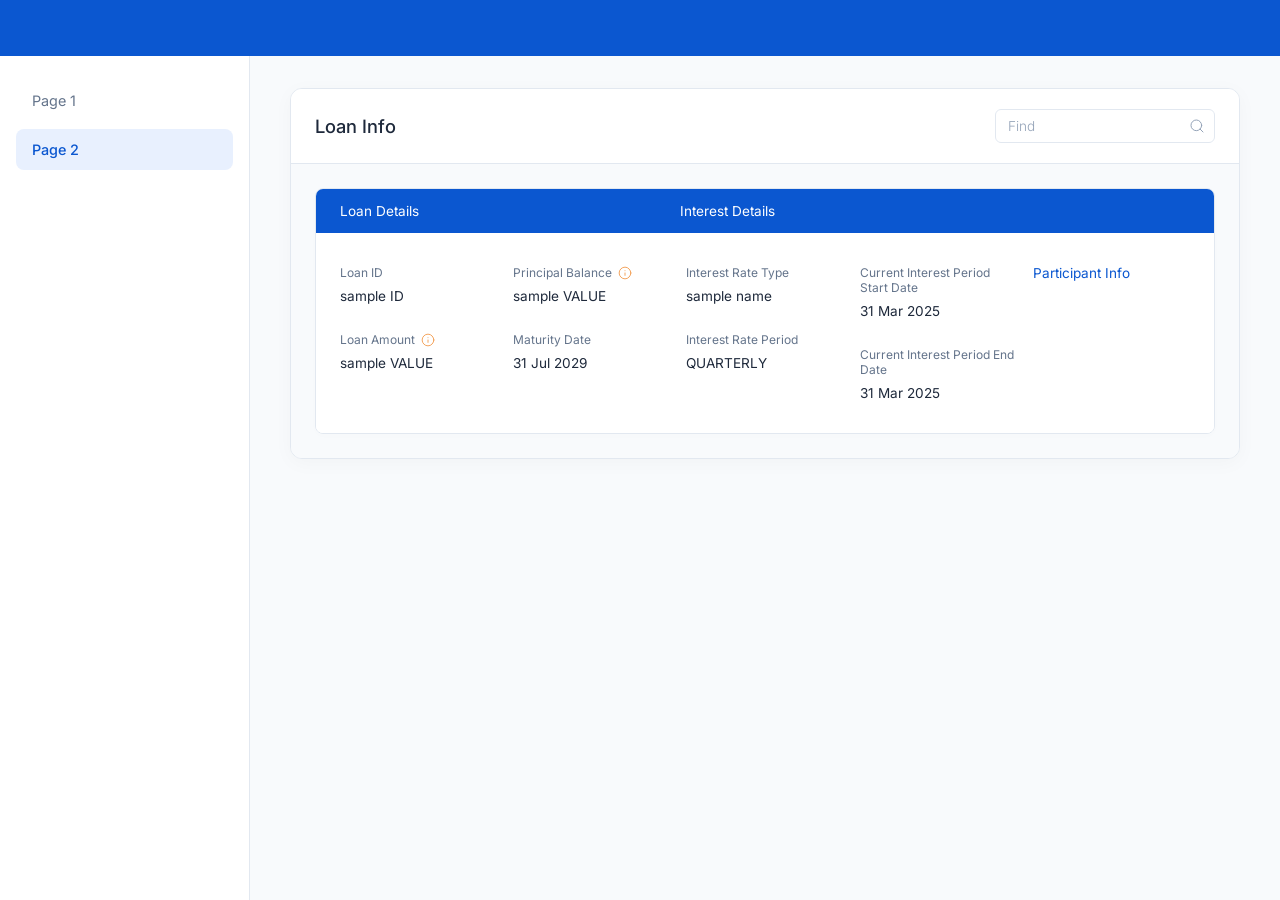
==== commit 9283f018: "Updated product section" ====
--- a/loan_info.html
+++ b/loan_info.html
@@ -11,8 +11,22 @@
     <link rel="stylesheet" href="style.css">
 </head>
 <body>
-    <div class="modal-overlay">
-        <div class="participation-container">
+    <div class="app-container">
+        <!-- Top Blank Header Bar -->
+        <header class="app-header"></header>
+        
+        <div class="app-layout">
+            <!-- Left Sidebar Menu -->
+            <aside class="app-sidebar">
+                <nav class="sidebar-nav">
+                    <a href="index.html" class="nav-item" id="navPage1">Page 1</a>
+                    <a href="loan_info.html" class="nav-item active" id="navPage2">Page 2</a>
+                </nav>
+            </aside>
+            
+            <!-- Main Content Area -->
+            <main class="app-main">
+                <div class="participation-container">
             <!-- Modal Header -->
             <header class="modal-header">
                 <h1 class="modal-title">Loan Info</h1>
@@ -111,7 +125,9 @@
                 </section>
             </main>
         </div>
-    </div>
+    </main>
+</div>
+</div>
 
     <!-- History Popup Modal (Triggered by View History/Participant Info links) -->
     <div class="popup-overlay" id="historyPopup">
@@ -142,7 +158,7 @@
                             <span class="popup-rate-value rate-blue">7.75%</span>
                         </div>
                         <div class="popup-rate-column">
-                            <span class="popup-rate-label">Reserve Rate</span>
+                            <span class="popup-rate-label">Bank Cost</span>
                             <span class="popup-rate-value rate-green">0.21%</span>
                         </div>
                         <div class="popup-rate-column">
@@ -364,8 +380,9 @@
                                 <tr>
                                     <th class="h-col-hash">#</th>
                                     <th class="h-col-date">Effective Date</th>
+                                    <th class="h-col-rate h-col-rate-index">Rate Index</th>
                                     <th class="h-col-rate">Base Rate</th>
-                                    <th class="h-col-rate">Reserve Rate</th>
+                                    <th class="h-col-rate">Bank Cost</th>
                                     <th class="h-col-rate">Spread Rate</th>
                                     <th class="h-col-rate">All in Rate</th>
                                 </tr>
@@ -374,6 +391,7 @@
                                 <tr>
                                     <td>1</td>
                                     <td>07 May 2025</td>
+                                    <td class="col-rate-index-val">7.10 %</td>
                                     <td>7.10 %</td>
                                     <td>1.10 %</td>
                                     <td>2.25 %</td>
@@ -382,6 +400,7 @@
                                 <tr>
                                     <td>2</td>
                                     <td>01 May 2025</td>
+                                    <td class="col-rate-index-val">7.00 %</td>
                                     <td>7.00 %</td>
                                     <td>1.00 %</td>
                                     <td>2.30 %</td>
@@ -390,6 +409,7 @@
                                 <tr>
                                     <td>3</td>
                                     <td>01 Apr 2025</td>
+                                    <td class="col-rate-index-val">6.85 %</td>
                                     <td>6.85 %</td>
                                     <td>1.00 %</td>
                                     <td>2.25 %</td>
@@ -398,6 +418,7 @@
                                 <tr>
                                     <td>4</td>
                                     <td>01 Mar 2025</td>
+                                    <td class="col-rate-index-val">6.65 %</td>
                                     <td>6.65 %</td>
                                     <td>1.00 %</td>
                                     <td>2.20 %</td>
@@ -406,6 +427,7 @@
                                 <tr>
                                     <td>5</td>
                                     <td>01 Feb 2025</td>
+                                    <td class="col-rate-index-val">6.50 %</td>
                                     <td>6.50 %</td>
                                     <td>1.00 %</td>
                                     <td>2.15 %</td>
@@ -414,6 +436,7 @@
                                 <tr>
                                     <td>6</td>
                                     <td>01 Jan 2025</td>
+                                    <td class="col-rate-index-val">6.30 %</td>
                                     <td>6.30 %</td>
                                     <td>1.00 %</td>
                                     <td>2.10 %</td>
@@ -422,6 +445,7 @@
                                 <tr>
                                     <td>7</td>
                                     <td>01 Dec 2024</td>
+                                    <td class="col-rate-index-val">6.10 %</td>
                                     <td>6.10 %</td>
                                     <td>1.00 %</td>
                                     <td>2.05 %</td>
@@ -430,6 +454,7 @@
                                 <tr>
                                     <td>8</td>
                                     <td>01 Nov 2024</td>
+                                    <td class="col-rate-index-val">5.95 %</td>
                                     <td>5.95 %</td>
                                     <td>1.00 %</td>
                                     <td>2.00 %</td>
@@ -457,17 +482,7 @@
     </div>
 
     <script>
-        // Clicking the outer grey overlay navigates back to Participation Info page
-        const modalOverlay = document.querySelector('.modal-overlay');
-        const participationContainer = document.querySelector('.participation-container');
-        if (modalOverlay) {
-            modalOverlay.addEventListener('click', (e) => {
-                // Only navigate if click is on the overlay itself, not inside the card or popup
-                if (!participationContainer.contains(e.target)) {
-                    window.location.href = 'index.html';
-                }
-            });
-        }
+
 
         // Simple search filtering logic for items on this page
         const loanSearchInput = document.getElementById('loanSearchInput');
@@ -512,6 +527,11 @@
             popupCompanyName.textContent = "sample company name";
             popupHistoryTitle.textContent = "sample company name";
             
+            const historyTable = document.getElementById('historyTable');
+            if (historyTable) {
+                historyTable.classList.remove('show-rate-index');
+            }
+            
             const scrollableRatesHtml = `
                 <div class="borrower-rates-group popup-rates-scroll-group" style="width: 100%;">
                     <!-- Active Rate Row 1 -->
@@ -522,7 +542,7 @@
                                 <span class="rate-value rate-blue">7.75%</span>
                             </div>
                             <div class="rate-column">
-                                <span class="rate-label">Reserve Rate</span>
+                                <span class="rate-label">Bank Cost</span>
                                 <span class="rate-value rate-green">0.21%</span>
                             </div>
                             <div class="rate-column">
@@ -547,7 +567,7 @@
                                 <span class="rate-value rate-blue">8.25%</span>
                             </div>
                             <div class="rate-column">
-                                <span class="rate-label">Reserve Rate</span>
+                                <span class="rate-label">Bank Cost</span>
                                 <span class="rate-value rate-green">0.35%</span>
                             </div>
                             <div class="rate-column">
@@ -572,7 +592,7 @@
                                 <span class="rate-value rate-blue">7.50%</span>
                             </div>
                             <div class="rate-column">
-                                <span class="rate-label">Reserve Rate</span>
+                                <span class="rate-label">Bank Cost</span>
                                 <span class="rate-value rate-green">0.15%</span>
                             </div>
                             <div class="rate-column">
@@ -597,7 +617,7 @@
                                 <span class="rate-value rate-blue">8.00%</span>
                             </div>
                             <div class="rate-column">
-                                <span class="rate-label">Reserve Rate</span>
+                                <span class="rate-label">Bank Cost</span>
                                 <span class="rate-value rate-green">0.30%</span>
                             </div>
                             <div class="rate-column">
@@ -718,6 +738,7 @@
                     <tr>
                         <td>${item.id}</td>
                         <td>${item.date}</td>
+                        <td class="col-rate-index-val">${item.base}</td>
                         <td>${item.base}</td>
                         <td>${item.reserve}</td>
                         <td>${item.spread}</td>
--- a/style.css
+++ b/style.css
@@ -17,7 +17,7 @@
     
     /* Rate Colors */
     --color-base: #1a73e8;         /* Base rate: vibrant blue */
-    --color-reserve: #1e8e3e;      /* Reserve rate: clean green */
+    --color-reserve: #1e8e3e;      /* Bank Cost: clean green */
     --color-spread: #d93025;       /* Spread rate: soft red */
     --color-amber: #f2994a;        /* All-in rate: amber orange */
     
@@ -51,17 +51,78 @@
     padding: 0;
 }
 
-/* Modal Overlay & Outer Container */
-.modal-overlay {
+/* Application Layout System */
+.app-container {
+    display: flex;
+    flex-direction: column;
+    height: 100vh;
     width: 100vw;
-    min-height: 100vh;
-    background-color: rgba(15, 23, 42, 0.08); /* very light dim on the outer area */
-    display: flex;
-    justify-content: center;
+    overflow: hidden;
+}
+
+.app-header {
+    height: 56px;
+    background-color: var(--primary-blue);
+    width: 100%;
+    flex-shrink: 0;
+}
+
+.app-layout {
+    display: flex;
+    flex: 1;
+    overflow: hidden;
+}
+
+.app-sidebar {
+    width: 250px;
+    background-color: #ffffff;
+    border-right: 1px solid var(--border-color);
+    flex-shrink: 0;
+}
+
+.app-main {
+    flex: 1;
+    background-color: var(--bg-page);
+    padding: 32px 40px;
+    overflow-y: auto;
+    display: flex;
+    justify-content: flex-start;
     align-items: flex-start;
-    padding: 32px 24px;
-    cursor: pointer; /* hint that outer area is clickable */
-}
+}
+
+/* Sidebar Navigation Menu */
+.sidebar-nav {
+    display: flex;
+    flex-direction: column;
+    padding: 24px 16px;
+    gap: 8px;
+}
+
+.nav-item {
+    display: flex;
+    align-items: center;
+    gap: 12px;
+    padding: 12px 16px;
+    font-family: var(--font-family);
+    font-size: 0.9rem;
+    font-weight: 400;
+    color: var(--text-secondary);
+    text-decoration: none;
+    border-radius: 8px;
+    transition: background-color 0.15s ease, color 0.15s ease;
+}
+
+.nav-item:hover {
+    background-color: var(--border-color-light);
+    color: var(--text-primary);
+}
+
+.nav-item.active {
+    background-color: #e8f0fe;
+    color: var(--primary-blue);
+    font-weight: 500;
+}
+
 
 .participation-container {
     width: 100%;
@@ -872,6 +933,17 @@
     text-align: center;
 }
 
+/* Rate Index Column (Hidden by default, shown when table has show-rate-index class) */
+.popup-table th.h-col-rate-index,
+.popup-table td.col-rate-index-val {
+    display: none;
+}
+
+.popup-table.show-rate-index th.h-col-rate-index,
+.popup-table.show-rate-index td.col-rate-index-val {
+    display: table-cell;
+}
+
 /* History Table Footer */
 .popup-table-footer {
     display: flex;
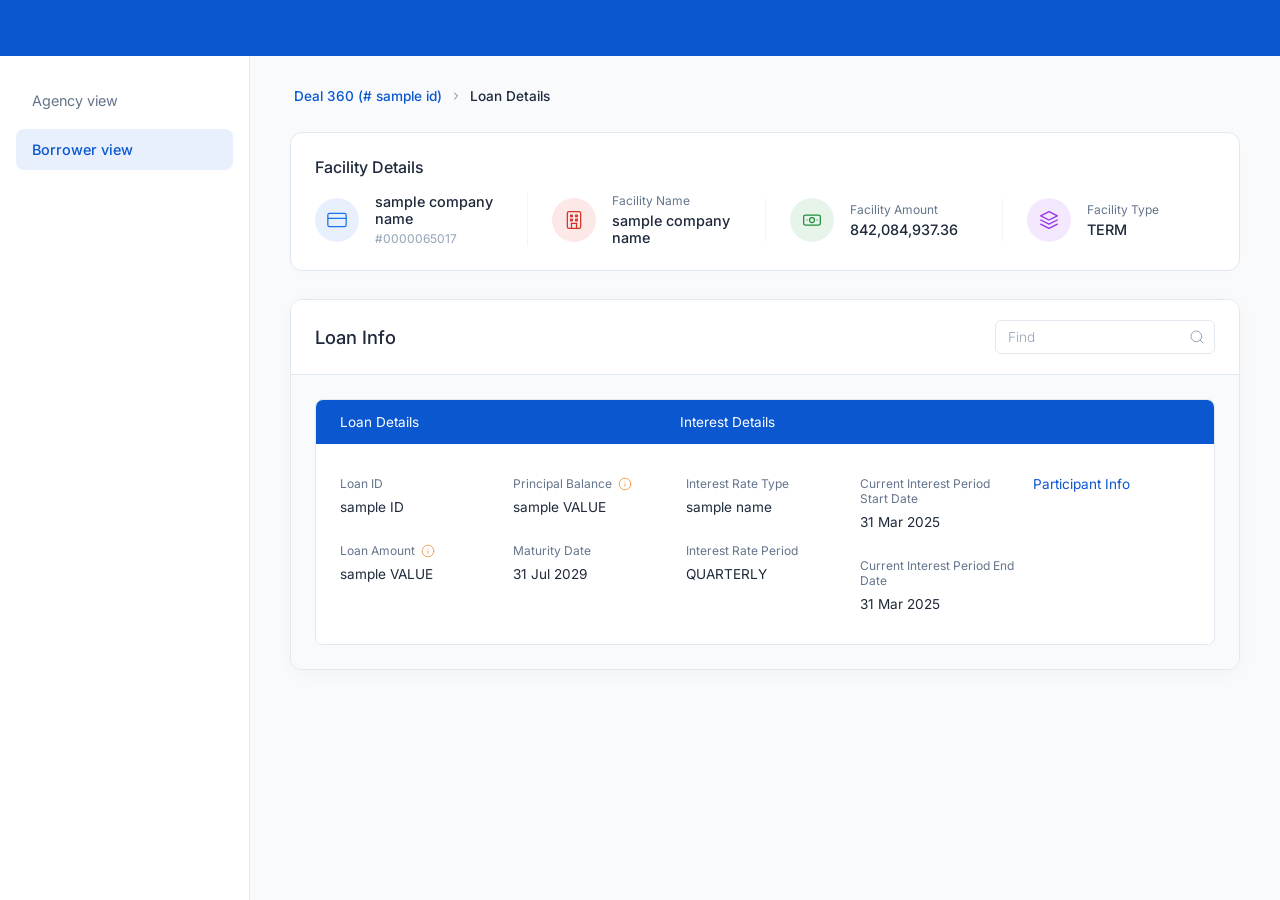
==== commit a6c85ff8: "Updated product section" ====
--- a/loan_info.html
+++ b/loan_info.html
@@ -19,32 +19,104 @@
             <!-- Left Sidebar Menu -->
             <aside class="app-sidebar">
                 <nav class="sidebar-nav">
-                    <a href="index.html" class="nav-item" id="navPage1">Page 1</a>
-                    <a href="loan_info.html" class="nav-item active" id="navPage2">Page 2</a>
+                    <a href="index.html" class="nav-item" id="navPage1">Agency view</a>
+                    <a href="loan_info.html" class="nav-item active" id="navPage2">Borrower view</a>
                 </nav>
             </aside>
             
             <!-- Main Content Area -->
             <main class="app-main">
-                <div class="participation-container">
-            <!-- Modal Header -->
-            <header class="modal-header">
-                <h1 class="modal-title">Loan Info</h1>
-                <div class="header-actions">
-                    <div class="search-container">
-                        <input type="text" class="search-input" id="loanSearchInput" placeholder="Find">
-                        <svg class="search-icon" viewBox="0 0 24 24" fill="none" stroke="currentColor" stroke-width="1.5" stroke-linecap="round" stroke-linejoin="round">
-                            <circle cx="11" cy="11" r="8"></circle>
-                            <line x1="21" y1="21" x2="16.65" y2="16.65"></line>
+                <div class="main-content-wrapper">
+                    <!-- Breadcrumb -->
+                    <div class="breadcrumb-bar">
+                        <span class="breadcrumb-blue">Deal 360 (# <span class="lowercase-id">sample id</span>)</span>
+                        <svg class="breadcrumb-chevron" viewBox="0 0 24 24" fill="none" stroke="currentColor" stroke-width="2" stroke-linecap="round" stroke-linejoin="round">
+                            <polyline points="9 18 15 12 9 6"></polyline>
                         </svg>
-                    </div>
-                </div>
-            </header>
-
-            <!-- Modal Content -->
-            <main class="modal-content">
-                <!-- Loan Details and Interest Details Section -->
-                <section class="loan-info-section">
+                        <span class="breadcrumb-current">Loan Details</span>
+                    </div>
+
+                    <!-- Facility Details Card -->
+                    <div class="facility-card">
+                        <h3 class="facility-title">Facility Details</h3>
+                        <div class="facility-grid">
+                            <div class="facility-col">
+                                <div class="facility-icon-wrapper icon-blue">
+                                    <svg class="facility-icon" viewBox="0 0 24 24" fill="none" stroke="currentColor" stroke-width="1.5" stroke-linecap="round" stroke-linejoin="round">
+                                        <rect x="1" y="4" width="22" height="16" rx="2" ry="2"></rect>
+                                        <line x1="1" y1="10" x2="23" y2="10"></line>
+                                    </svg>
+                                </div>
+                                <div class="facility-text">
+                                    <span class="facility-val-bold">sample company name</span>
+                                    <span class="facility-sub">#0000065017</span>
+                                </div>
+                            </div>
+                            <div class="facility-col">
+                                <div class="facility-icon-wrapper icon-red">
+                                    <svg class="facility-icon" viewBox="0 0 24 24" fill="none" stroke="currentColor" stroke-width="1.5" stroke-linecap="round" stroke-linejoin="round">
+                                        <rect x="4" y="2" width="16" height="20" rx="2" ry="2"></rect>
+                                        <line x1="9" y1="22" x2="9" y2="16"></line>
+                                        <line x1="15" y1="22" x2="15" y2="16"></line>
+                                        <line x1="9" y1="16" x2="15" y2="16"></line>
+                                        <path d="M8 6h2v2H8V6zm6 0h2v2h-2V6zm-6 5h2v2H8v-2zm6 0h2v2h-2v-2z"></path>
+                                    </svg>
+                                </div>
+                                <div class="facility-text">
+                                    <span class="facility-label">Facility Name</span>
+                                    <span class="facility-val">sample company name</span>
+                                </div>
+                            </div>
+                            <div class="facility-col">
+                                <div class="facility-icon-wrapper icon-green">
+                                    <svg class="facility-icon" viewBox="0 0 24 24" fill="none" stroke="currentColor" stroke-width="1.5" stroke-linecap="round" stroke-linejoin="round">
+                                        <rect x="2" y="6" width="20" height="12" rx="2"></rect>
+                                        <circle cx="12" cy="12" r="3"></circle>
+                                        <line x1="6" y1="12" x2="6.01" y2="12"></line>
+                                        <line x1="18" y1="12" x2="18.01" y2="12"></line>
+                                    </svg>
+                                </div>
+                                <div class="facility-text">
+                                    <span class="facility-label">Facility Amount</span>
+                                    <span class="facility-val">842,084,937.36</span>
+                                </div>
+                            </div>
+                            <div class="facility-col">
+                                <div class="facility-icon-wrapper icon-purple">
+                                    <svg class="facility-icon" viewBox="0 0 24 24" fill="none" stroke="currentColor" stroke-width="1.5" stroke-linecap="round" stroke-linejoin="round">
+                                        <polygon points="12 2 2 7 12 12 22 7 12 2"></polygon>
+                                        <polyline points="2 17 12 22 22 17"></polyline>
+                                        <polyline points="2 12 12 17 22 12"></polyline>
+                                    </svg>
+                                </div>
+                                <div class="facility-text">
+                                    <span class="facility-label">Facility Type</span>
+                                    <span class="facility-val">TERM</span>
+                                </div>
+                            </div>
+                        </div>
+                    </div>
+
+                    <!-- Loan Info Table Container -->
+                    <div class="participation-container">
+                        <!-- Modal Header -->
+                        <header class="modal-header">
+                            <h1 class="modal-title">Loan Info</h1>
+                            <div class="header-actions">
+                                <div class="search-container">
+                                    <input type="text" class="search-input" id="loanSearchInput" placeholder="Find">
+                                    <svg class="search-icon" viewBox="0 0 24 24" fill="none" stroke="currentColor" stroke-width="1.5" stroke-linecap="round" stroke-linejoin="round">
+                                        <circle cx="11" cy="11" r="8"></circle>
+                                        <line x1="21" y1="21" x2="16.65" y2="16.65"></line>
+                                    </svg>
+                                </div>
+                            </div>
+                        </header>
+
+                        <!-- Modal Content -->
+                        <main class="modal-content">
+                            <!-- Loan Details and Interest Details Section -->
+                            <section class="loan-info-section">
                     <!-- Blue Section Sub-Header -->
                     <div class="loan-info-sub-header">
                         <div class="sub-header-left">Loan Details</div>
@@ -125,6 +197,7 @@
                 </section>
             </main>
         </div>
+    </div>
     </main>
 </div>
 </div>
@@ -134,7 +207,7 @@
         <div class="popup-container">
             <!-- Popup Header -->
             <header class="popup-header">
-                <h1 class="popup-title">Participation Info</h1>
+                <h1 class="popup-title">Loan Info</h1>
                 <button class="popup-close-btn" id="closePopupBtn" aria-label="Close popup">
                     <svg viewBox="0 0 24 24" fill="none" stroke="currentColor" stroke-width="1.5" stroke-linecap="round" stroke-linejoin="round">
                         <line x1="18" y1="6" x2="6" y2="18"></line>
@@ -154,11 +227,15 @@
                     
                     <div class="popup-rates-container" id="popupRatesContainer">
                         <div class="popup-rate-column">
+                            <span class="popup-rate-label">Base Index</span>
+                            <span class="popup-rate-value">Jibar</span>
+                        </div>
+                        <div class="popup-rate-column">
                             <span class="popup-rate-label">Base Rate</span>
                             <span class="popup-rate-value rate-blue">7.75%</span>
                         </div>
                         <div class="popup-rate-column">
-                            <span class="popup-rate-label">Bank Cost</span>
+                            <span class="popup-rate-label">Stat/Bank Cost/CAS</span>
                             <span class="popup-rate-value rate-green">0.21%</span>
                         </div>
                         <div class="popup-rate-column">
@@ -380,9 +457,9 @@
                                 <tr>
                                     <th class="h-col-hash">#</th>
                                     <th class="h-col-date">Effective Date</th>
-                                    <th class="h-col-rate h-col-rate-index">Rate Index</th>
+                                    <th class="h-col-rate h-col-base-index">Base Index</th>
                                     <th class="h-col-rate">Base Rate</th>
-                                    <th class="h-col-rate">Bank Cost</th>
+                                    <th class="h-col-rate">Stat/Bank Cost/CAS</th>
                                     <th class="h-col-rate">Spread Rate</th>
                                     <th class="h-col-rate">All in Rate</th>
                                 </tr>
@@ -391,7 +468,7 @@
                                 <tr>
                                     <td>1</td>
                                     <td>07 May 2025</td>
-                                    <td class="col-rate-index-val">7.10 %</td>
+                                    <td class="col-base-index-val">Jibar</td>
                                     <td>7.10 %</td>
                                     <td>1.10 %</td>
                                     <td>2.25 %</td>
@@ -400,7 +477,7 @@
                                 <tr>
                                     <td>2</td>
                                     <td>01 May 2025</td>
-                                    <td class="col-rate-index-val">7.00 %</td>
+                                    <td class="col-base-index-val">Jibar</td>
                                     <td>7.00 %</td>
                                     <td>1.00 %</td>
                                     <td>2.30 %</td>
@@ -409,7 +486,7 @@
                                 <tr>
                                     <td>3</td>
                                     <td>01 Apr 2025</td>
-                                    <td class="col-rate-index-val">6.85 %</td>
+                                    <td class="col-base-index-val">Fixed</td>
                                     <td>6.85 %</td>
                                     <td>1.00 %</td>
                                     <td>2.25 %</td>
@@ -418,7 +495,7 @@
                                 <tr>
                                     <td>4</td>
                                     <td>01 Mar 2025</td>
-                                    <td class="col-rate-index-val">6.65 %</td>
+                                    <td class="col-base-index-val">Jibar</td>
                                     <td>6.65 %</td>
                                     <td>1.00 %</td>
                                     <td>2.20 %</td>
@@ -427,7 +504,7 @@
                                 <tr>
                                     <td>5</td>
                                     <td>01 Feb 2025</td>
-                                    <td class="col-rate-index-val">6.50 %</td>
+                                    <td class="col-base-index-val">Jibar</td>
                                     <td>6.50 %</td>
                                     <td>1.00 %</td>
                                     <td>2.15 %</td>
@@ -436,7 +513,7 @@
                                 <tr>
                                     <td>6</td>
                                     <td>01 Jan 2025</td>
-                                    <td class="col-rate-index-val">6.30 %</td>
+                                    <td class="col-base-index-val">Fixed</td>
                                     <td>6.30 %</td>
                                     <td>1.00 %</td>
                                     <td>2.10 %</td>
@@ -445,7 +522,7 @@
                                 <tr>
                                     <td>7</td>
                                     <td>01 Dec 2024</td>
-                                    <td class="col-rate-index-val">6.10 %</td>
+                                    <td class="col-base-index-val">Jibar</td>
                                     <td>6.10 %</td>
                                     <td>1.00 %</td>
                                     <td>2.05 %</td>
@@ -454,7 +531,7 @@
                                 <tr>
                                     <td>8</td>
                                     <td>01 Nov 2024</td>
-                                    <td class="col-rate-index-val">5.95 %</td>
+                                    <td class="col-base-index-val">Jibar</td>
                                     <td>5.95 %</td>
                                     <td>1.00 %</td>
                                     <td>2.00 %</td>
@@ -526,11 +603,7 @@
             popupSubtitle.textContent = "Borrower Info";
             popupCompanyName.textContent = "sample company name";
             popupHistoryTitle.textContent = "sample company name";
-            
-            const historyTable = document.getElementById('historyTable');
-            if (historyTable) {
-                historyTable.classList.remove('show-rate-index');
-            }
+
             
             const scrollableRatesHtml = `
                 <div class="borrower-rates-group popup-rates-scroll-group" style="width: 100%;">
@@ -538,11 +611,15 @@
                     <div class="borrower-rates-row">
                         <div class="borrower-rates-container">
                             <div class="rate-column">
+                                <span class="rate-label">Base Index</span>
+                                <span class="rate-value">Jibar</span>
+                            </div>
+                            <div class="rate-column">
                                 <span class="rate-label">Base Rate</span>
                                 <span class="rate-value rate-blue">7.75%</span>
                             </div>
                             <div class="rate-column">
-                                <span class="rate-label">Bank Cost</span>
+                                <span class="rate-label">Stat/Bank Cost/CAS</span>
                                 <span class="rate-value rate-green">0.21%</span>
                             </div>
                             <div class="rate-column">
@@ -563,11 +640,15 @@
                     <div class="borrower-rates-row">
                         <div class="borrower-rates-container">
                             <div class="rate-column">
+                                <span class="rate-label">Base Index</span>
+                                <span class="rate-value">Jibar</span>
+                            </div>
+                            <div class="rate-column">
                                 <span class="rate-label">Base Rate</span>
                                 <span class="rate-value rate-blue">8.25%</span>
                             </div>
                             <div class="rate-column">
-                                <span class="rate-label">Bank Cost</span>
+                                <span class="rate-label">Stat/Bank Cost/CAS</span>
                                 <span class="rate-value rate-green">0.35%</span>
                             </div>
                             <div class="rate-column">
@@ -588,11 +669,15 @@
                     <div class="borrower-rates-row">
                         <div class="borrower-rates-container">
                             <div class="rate-column">
+                                <span class="rate-label">Base Index</span>
+                                <span class="rate-value">Fixed</span>
+                            </div>
+                            <div class="rate-column">
                                 <span class="rate-label">Base Rate</span>
                                 <span class="rate-value rate-blue">7.50%</span>
                             </div>
                             <div class="rate-column">
-                                <span class="rate-label">Bank Cost</span>
+                                <span class="rate-label">Stat/Bank Cost/CAS</span>
                                 <span class="rate-value rate-green">0.15%</span>
                             </div>
                             <div class="rate-column">
@@ -613,11 +698,15 @@
                     <div class="borrower-rates-row">
                         <div class="borrower-rates-container">
                             <div class="rate-column">
+                                <span class="rate-label">Base Index</span>
+                                <span class="rate-value">Jibar</span>
+                            </div>
+                            <div class="rate-column">
                                 <span class="rate-label">Base Rate</span>
                                 <span class="rate-value rate-blue">8.00%</span>
                             </div>
                             <div class="rate-column">
-                                <span class="rate-label">Bank Cost</span>
+                                <span class="rate-label">Stat/Bank Cost/CAS</span>
                                 <span class="rate-value rate-green">0.30%</span>
                             </div>
                             <div class="rate-column">
@@ -685,7 +774,7 @@
         }
 
         // History data configurations by selected active rate row index
-        const historyDataByRateIndex = [
+        const historyDataByBaseIndex = [
             [
                 { id: 1, date: "07 May 2025", base: "7.10 %", reserve: "1.10 %", spread: "2.25 %", allIn: "10.45 %" },
                 { id: 2, date: "01 May 2025", base: "7.00 %", reserve: "1.00 %", spread: "2.30 %", allIn: "10.30 %" },
@@ -728,17 +817,18 @@
             ]
         ];
 
-        function updateHistoryTable(rateIndex) {
-            const data = historyDataByRateIndex[rateIndex];
+        function updateHistoryTable(baseIndex) {
+            const data = historyDataByBaseIndex[baseIndex];
             if (!data) return;
 
             let tableHtml = "";
             data.forEach(item => {
+                const displayIndexName = item.baseIndex || (item.id === 3 || item.id === 6 ? 'Fixed' : 'Jibar');
                 tableHtml += `
                     <tr>
                         <td>${item.id}</td>
                         <td>${item.date}</td>
-                        <td class="col-rate-index-val">${item.base}</td>
+                        <td class="col-base-index-val">${displayIndexName}</td>
                         <td>${item.base}</td>
                         <td>${item.reserve}</td>
                         <td>${item.spread}</td>
--- a/style.css
+++ b/style.css
@@ -17,7 +17,7 @@
     
     /* Rate Colors */
     --color-base: #1a73e8;         /* Base rate: vibrant blue */
-    --color-reserve: #1e8e3e;      /* Bank Cost: clean green */
+    --color-reserve: #1e8e3e;      /* Stat/Bank Cost/CAS: clean green */
     --color-spread: #d93025;       /* Spread rate: soft red */
     --color-amber: #f2994a;        /* All-in rate: amber orange */
     
@@ -285,6 +285,7 @@
     color: var(--text-secondary);
     margin-bottom: 6px;
     text-align: left;
+    white-space: nowrap;
 }
 
 .rate-value {
@@ -305,6 +306,7 @@
     color: var(--link-color);
     text-decoration: none;
     transition: color 0.2s ease, text-decoration 0.2s ease;
+    white-space: nowrap;
 }
 
 .view-history-link:hover {
@@ -388,15 +390,14 @@
 
 /* Layout Columns */
 .col-lenders {
-    width: 35%;
+    width: 25%;
+    display: flex;
+    flex-direction: column;
+    gap: 16px;
 }
 
 .col-rate-info {
-    width: 40%;
-}
-
-.col-all-in-rate {
-    width: 15%;
+    width: 65%;
 }
 
 .col-actions {
@@ -423,7 +424,7 @@
     display: flex;
     flex-direction: column;
     gap: 16px;
-    width: 65%;
+    width: 75%;
     flex-shrink: 0;
 }
 
@@ -440,15 +441,11 @@
 
 /* Align nested rate row elements under the main header columns */
 .lender-rates-row .col-rate-info {
-    width: 61.54%;
-}
-
-.lender-rates-row .col-all-in-rate {
-    width: 23.08%;
+    width: 86.67%;
 }
 
 .lender-rates-row .col-actions {
-    width: 15.38%;
+    width: 13.33%;
     text-align: right;
     margin-left: auto;
 }
@@ -479,6 +476,7 @@
     color: var(--text-secondary);
     font-weight: 400;
     flex-shrink: 0;
+    white-space: nowrap;
 }
 
 .meta-value {
@@ -494,7 +492,7 @@
 .table-row .col-rate-info {
     display: flex;
     flex-direction: row;
-    gap: 32px;
+    gap: 24px;
 }
 
 .table-row .col-rate-info .meta-item {
@@ -510,27 +508,33 @@
 .col-rate-info-header {
     display: flex;
     flex-direction: row;
-    gap: 32px;
+    gap: 24px;
+}
+
+.col-base-index-sub {
+    width: 80px;
+    flex-shrink: 0;
 }
 
 .col-base-rate-sub {
-    width: 100px;
+    width: 80px;
     flex-shrink: 0;
 }
 
 .col-reserve-rate-sub {
-    width: 110px;
+    width: 140px;
     flex-shrink: 0;
 }
 
 .col-spread-rate-sub {
-    width: 100px;
+    width: 80px;
     flex-shrink: 0;
 }
 
-.col-all-in-rate {
-    justify-content: flex-start;
-    padding-top: 2px;
+.col-all-in-rate-sub {
+    width: 90px;
+    flex-shrink: 0;
+    margin-left: 80px;
 }
 
 .all-in-rate-value {
@@ -784,6 +788,7 @@
     color: var(--text-secondary);
     margin-bottom: 6px;
     text-align: left;
+    white-space: nowrap;
 }
 
 .popup-rate-value {
@@ -897,6 +902,7 @@
     padding: 12px 24px;
     font-size: 0.85em;
     font-weight: 400;
+    white-space: nowrap;
 }
 
 .popup-table td {
@@ -930,19 +936,9 @@
 
 .popup-table th.h-col-rate,
 .popup-table td:nth-child(n+3) {
-    text-align: center;
-}
-
-/* Rate Index Column (Hidden by default, shown when table has show-rate-index class) */
-.popup-table th.h-col-rate-index,
-.popup-table td.col-rate-index-val {
-    display: none;
-}
-
-.popup-table.show-rate-index th.h-col-rate-index,
-.popup-table.show-rate-index td.col-rate-index-val {
-    display: table-cell;
-}
+    text-align: left;
+}
+
 
 /* History Table Footer */
 .popup-table-footer {
@@ -1473,6 +1469,192 @@
     transform: rotate(45deg);
     margin-right: 4px;
     margin-bottom: 2px;
-}
-
-
+}.rate-header-item {
+    white-space: nowrap;
+}
+
+.col-lenders .meta-item {
+    flex-direction: column;
+    align-items: flex-start;
+    gap: 4px;
+}
+
+.col-lenders .meta-label {
+    width: auto;
+    font-size: 0.75rem;
+}
+
+/* Specific overrides to guarantee table columns align perfectly */
+.table-row .lender-rates-row .col-rate-info {
+    width: 86.67% !important;
+}
+.table-row .lender-rates-row .col-actions {
+    width: 13.33% !important;
+}
+
+/* ==========================================
+   Breadcrumb Bar & Facility Card
+   ========================================== */
+.main-content-wrapper {
+    width: 100%;
+    max-width: 1200px;
+    display: flex;
+    flex-direction: column;
+    gap: 20px;
+}
+.breadcrumb-bar {
+    display: flex;
+    align-items: center;
+    gap: 8px;
+    font-size: 0.85rem;
+    font-weight: 400;
+    margin-bottom: 8px;
+    padding: 0 4px;
+}
+
+.breadcrumb-blue {
+    color: var(--primary-blue);
+    font-weight: 500;
+}
+
+.breadcrumb-blue .lowercase-id {
+    text-transform: lowercase;
+}
+
+.breadcrumb-chevron {
+    width: 12px;
+    height: 12px;
+    color: var(--text-secondary);
+}
+
+.breadcrumb-current {
+    color: var(--text-primary);
+    font-weight: 500;
+}
+
+.facility-card {
+    background-color: var(--bg-card);
+    border: 1px solid var(--border-color);
+    border-radius: 12px;
+    padding: 24px;
+    box-shadow: 0 2px 8px rgba(0, 0, 0, 0.01);
+    display: flex;
+    flex-direction: column;
+    gap: 16px;
+    margin-bottom: 8px;
+}
+
+.facility-title {
+    font-size: 1rem;
+    font-weight: 500;
+    color: var(--text-primary);
+}
+
+.facility-grid {
+    display: flex;
+    align-items: center;
+    width: 100%;
+}
+
+.facility-col {
+    display: flex;
+    align-items: center;
+    gap: 16px;
+    flex: 1;
+    padding: 0 24px;
+}
+
+.facility-col:not(:first-child) {
+    border-left: 1px solid var(--border-color-light);
+}
+
+.facility-col:first-child {
+    padding-left: 0;
+}
+
+.facility-col:last-child {
+    padding-right: 0;
+}
+
+.facility-icon-wrapper {
+    width: 44px;
+    height: 44px;
+    border-radius: 50%;
+    display: flex;
+    align-items: center;
+    justify-content: center;
+    flex-shrink: 0;
+}
+
+.icon-blue {
+    background-color: #e8f0fe;
+    color: #1a73e8;
+}
+
+.icon-red {
+    background-color: #fce8e6;
+    color: #d93025;
+}
+
+.icon-green {
+    background-color: #e6f4ea;
+    color: #1e8e3e;
+}
+
+.icon-purple {
+    background-color: #f3e8fd;
+    color: #9333ea;
+}
+
+.facility-icon {
+    width: 20px;
+    height: 20px;
+}
+
+.facility-text {
+    display: flex;
+    flex-direction: column;
+    gap: 4px;
+}
+
+.facility-label {
+    font-size: 0.75rem;
+    color: var(--text-secondary);
+    font-weight: 400;
+}
+
+.facility-val {
+    font-size: 0.9rem;
+    color: var(--text-primary);
+    font-weight: 500;
+}
+
+.facility-val-bold {
+    font-size: 0.9rem;
+    color: var(--text-primary);
+    font-weight: 500;
+}
+
+.facility-sub {
+    font-size: 0.75rem;
+    color: var(--text-muted);
+}
+
+@media (max-width: 900px) {
+    .facility-grid {
+        flex-direction: column;
+        align-items: stretch;
+        gap: 16px;
+    }
+    
+    .facility-col {
+        padding: 16px 0;
+        border-left: none !important;
+    }
+    
+    .facility-col:not(:last-child) {
+        border-bottom: 1px solid var(--border-color-light);
+    }
+}
+
+
